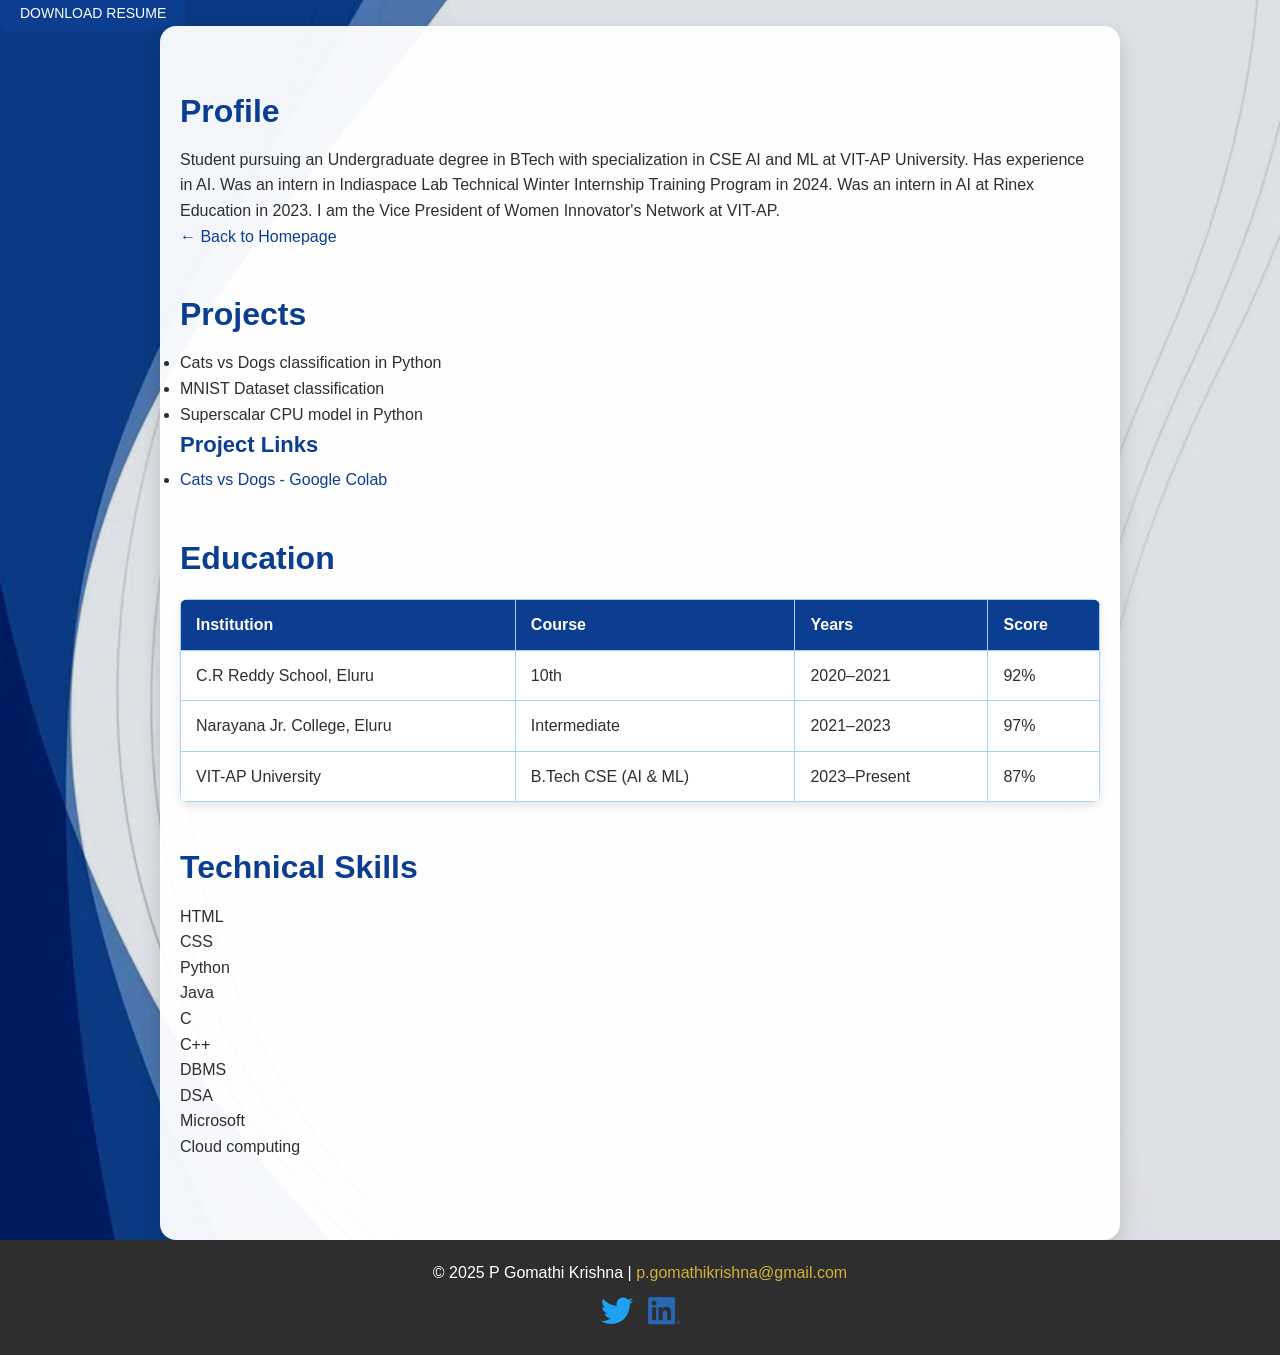
==== resume.html @ f2b065a1 "initial commit" ====
<!DOCTYPE html>
<html lang="en">
<head>
  <meta charset="UTF-8" />
  <meta name="viewport" content="width=device-width, initial-scale=1" />
  <title>P Gomathi Krishna - Resume</title>
  <link rel="stylesheet" href="Style.css" />
</head>
<body class="resume">
  <!-- Navigation -->
  <a class="btn download-link" href="docs/resume.pdf" target="_blank">Download Resume</a>

  <!-- Main Content -->
  <main class="content-wrapper">
    <!-- Profile Section -->
    <section class="resume-section">
      <h2>Profile</h2>
      <p>
      Student pursuing an Undergraduate degree in BTech with specialization in CSE AI and ML at VIT-AP University.
      Has experience in AI. Was an intern in Indiaspace Lab Technical Winter Internship Training Program in 2024.
      Was an intern in AI at Rinex Education in 2023. I am the Vice President of Women Innovator's Network at VIT-AP.
      </p>
      <p><a href="index.html">← Back to Homepage</a></p>
    </section>

    <!-- Projects Section -->
    <section class="resume-section">
      <h2>Projects</h2>
      <ul>
        <li>Cats vs Dogs classification in Python</li>
        <li>MNIST Dataset classification</li>
        <li>Superscalar CPU model in Python</li>
      </ul>
      <h3>Project Links</h3>
      <ul>
        <li><a href="https://colab.research.google.com/drive/1CBmS2qxqp9OgEZpP_GnHlne5L1t3flsX?usp=sharing" target="_blank">Cats vs Dogs - Google Colab</a></li>
      </ul>
    </section>

    <!-- Education Section -->
    <section class="resume-section">
      <h2>Education</h2>
      <table>
        <thead>
          <tr>
            <th>Institution</th>
            <th>Course</th>
            <th>Years</th>
            <th>Score</th>
          </tr>
        </thead>
        <tbody>
          <tr>
            <td>C.R Reddy School, Eluru</td>
            <td>10th</td>
            <td>2020–2021</td>
            <td>92%</td>
          </tr>
          <tr>
            <td>Narayana Jr. College, Eluru</td>
            <td>Intermediate</td>
            <td>2021–2023</td>
            <td>97%</td>
          </tr>
          <tr>
            <td>VIT-AP University</td>
            <td>B.Tech CSE (AI & ML)</td>
            <td>2023–Present</td>
            <td>87%</td>
          </tr>
        </tbody>
      </table>
    </section>

    <!-- Skills Section -->
    <section class="resume-section">
      <h2>Technical Skills</h2>
          <p>HTML</p>
          <p>CSS</p>
          <p>Python</p>
          <p>Java</p>
          <p>C</p>
          <p>C++</p>
          <p>DBMS</p>
          <p>DSA</p>
          <p>Microsoft</p>
          <p>Cloud computing</p>
    </section>
  </main>

  <!-- Footer -->
  <footer>
    <p>&copy; 2025 P Gomathi Krishna | <a href="mailto:p.gomathikrishna@gmail.com">p.gomathikrishna@gmail.com</a></p>
    <ul class="socials">
      <li>
        <a href="https://x.com/PGomathikrishna" target="_blank">
          <img src="icon-logo-twitter.png" alt="Twitter" />
        </a>
      </li>
      <li>
        <a href="https://www.linkedin.com/in/gomathi-krishna-73739b313/" target="_blank">
          <img src="icon-logo-linkedin.png" alt="LinkedIn" />
        </a>
      </li>
    </ul>
  </footer>
</body>
</html>
---- Style.css ----
/* Professional Theme Colors */
:root {
  --navy: #0b3d91;
  --gold: #d4af37;
  --white: #ffffff;
  --charcoal: #2e2e2e;
  --sky: #a2d2ff;
}

/* Global Styles */
html {
  font-size: 62.5%;
  box-sizing: border-box;
  scroll-behavior: smooth;
}
*, *::before, *::after {
  box-sizing: inherit;
  margin: 0;
  padding: 0;
}
body {
  font-family: 'Segoe UI', sans-serif;
  background: url('background.png') center/cover no-repeat fixed;
  color: var(--charcoal);
  font-size: 1.6rem;
  line-height: 1.6;
  backdrop-filter: brightness(0.9);
}

/* Wrapper */
.content-wrapper {
  max-width: 960px;
  margin: auto;
  padding: 40px 20px;
  background: rgba(255, 255, 255, 0.95);
  border-radius: 16px;
  animation: fadeInUp 1.5s ease forwards;
  box-shadow: 0 8px 20px rgba(0,0,0,0.15);
}

/* Headings */
h1, h2, h3 {
  color: var(--navy);
  font-weight: 600;
  animation: fadeIn 1.5s ease forwards;
}
h1 {
  font-size: 5rem;
  margin-bottom: 10px;
}
h2 {
  font-size: 3.2rem;
  margin: 20px 0 10px;
}
h3 {
  font-size: 2.2rem;
  margin-bottom: 5px;
}

/* Links & Buttons */
a {
  color: var(--navy);
  text-decoration: none;
  transition: all 0.3s ease;
  position: relative;
}
a:hover {
  color: var(--gold);
  transform: scale(1.05);
}

.btn {
  background-color: var(--navy);
  color: var(--white);
  padding: 10px 20px;
  border: none;
  border-radius: 8px;
  font-size: 1.4rem;
  text-transform: uppercase;
  cursor: pointer;
  transition: all 0.3s ease;
  animation: pulse 2.5s infinite;
}
.btn:hover {
  background-color: var(--gold);
  color: var(--navy);
  transform: scale(1.1);
  animation: none;
}

/* Home Intro Section */
.home {
  text-align: center;
  padding: 100px 20px;
  animation: slideIn 1.5s ease-out forwards;
}

/* Sections */
section {
  margin-bottom: 40px;
  opacity: 0;
  transform: translateY(30px);
  animation: fadeInUp 1.2s ease forwards;
}
section:nth-of-type(1) { animation-delay: 0.2s; }
section:nth-of-type(2) { animation-delay: 0.4s; }
section:nth-of-type(3) { animation-delay: 0.6s; }
section:nth-of-type(4) { animation-delay: 0.8s; }

/* Table Layouts */
table {
  width: 100%;
  border-collapse: collapse;
  margin-top: 15px;
  box-shadow: 0 4px 10px rgba(0,0,0,0.1);
  border-radius: 8px;
  overflow: hidden;
  animation: fadeIn 1.5s ease forwards;
}
th, td {
  border: 1px solid var(--sky);
  padding: 12px 15px;
  text-align: left;
}
th {
  background-color: var(--navy);
  color: var(--white);
  font-weight: 600;
}
tbody tr:nth-child(even) {
  background-color: #f9faff;
  transition: background-color 0.3s ease;
}
tbody tr:hover {
  background-color: var(--sky);
  color: var(--navy);
}
td {
  background-color: var(--white);
}

/* Images inside projects or table */
.project-item img, table img {
  width: 100%;
  border-radius: 8px;
  transition: transform 0.4s ease;
}
.project-item img:hover, table img:hover {
  transform: scale(1.05);
}

/* Footer */
footer {
  background-color: var(--charcoal);
  color: var(--white);
  text-align: center;
  padding: 20px;
  opacity: 0;
  animation: fadeIn 2s ease forwards 1.8s;
}
footer a {
  color: var(--gold);
  transition: color 0.3s ease, transform 0.3s ease;
}
footer a:hover {
  color: var(--sky);
  transform: scale(1.2);
}
.socials {
  list-style: none;
  display: flex;
  justify-content: center;
  gap: 15px;
  padding-top: 10px;
}
.socials img {
  width: 32px;
  cursor: pointer;
  transition: transform 0.3s ease, opacity 0.3s ease;
}
.socials img:hover {
  transform: scale(1.15);
  opacity: 0.8;
}

/* Animations */
@keyframes fadeIn {
  from { opacity: 0; }
  to { opacity: 1; }
}
@keyframes fadeInUp {
  from { opacity: 0; transform: translateY(30px); }
  to { opacity: 1; transform: translateY(0); }
}
@keyframes slideIn {
  from { opacity: 0; transform: translateX(-20px); }
  to { opacity: 1; transform: translateX(0); }
}
@keyframes pulse {
  0%, 100% { transform: scale(1); box-shadow: 0 0 0 0 rgba(212, 175, 55, 0.7); }
  50% { transform: scale(1.05); box-shadow: 0 0 12px 8px rgba(212, 175, 55, 0); }
}

/* Responsive */
@media (max-width: 600px) {
  h1 { font-size: 3.8rem; }
  h2 { font-size: 2.4rem; }
  .content-wrapper { padding: 20px; }
}
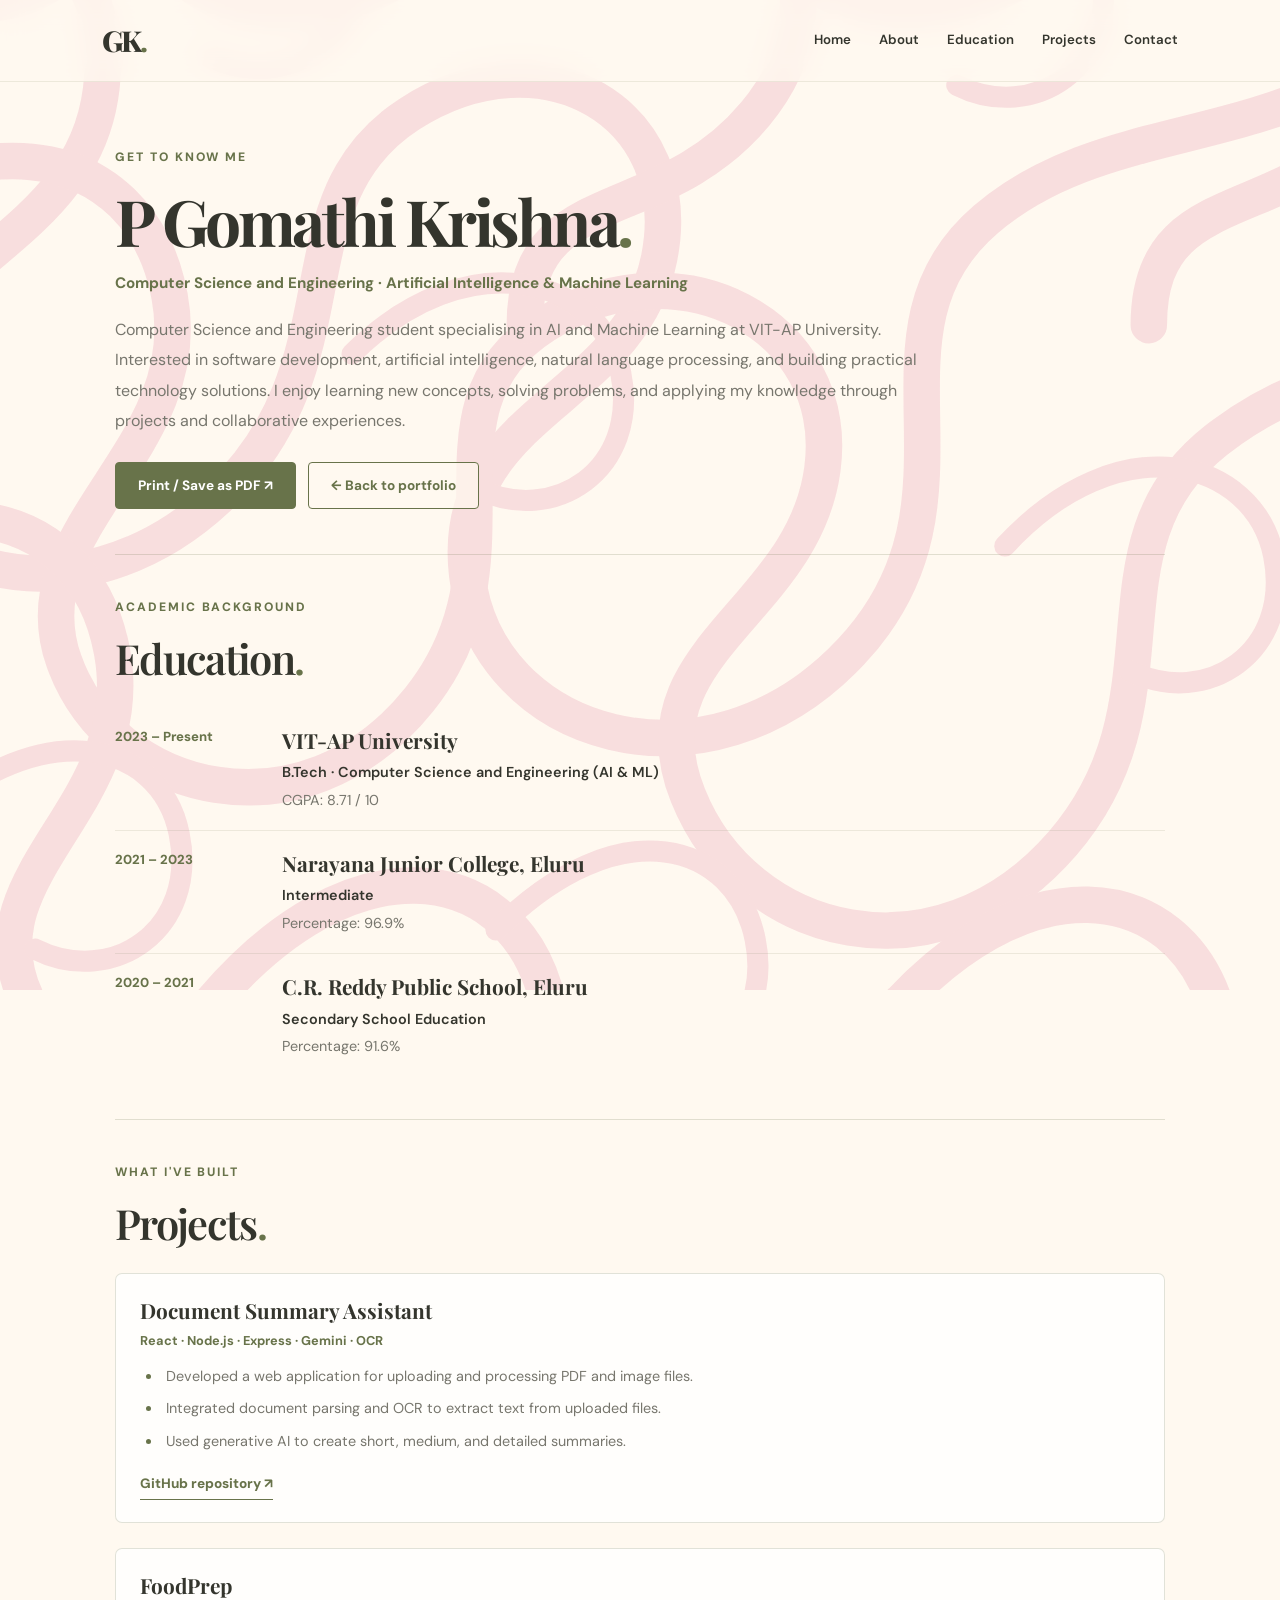
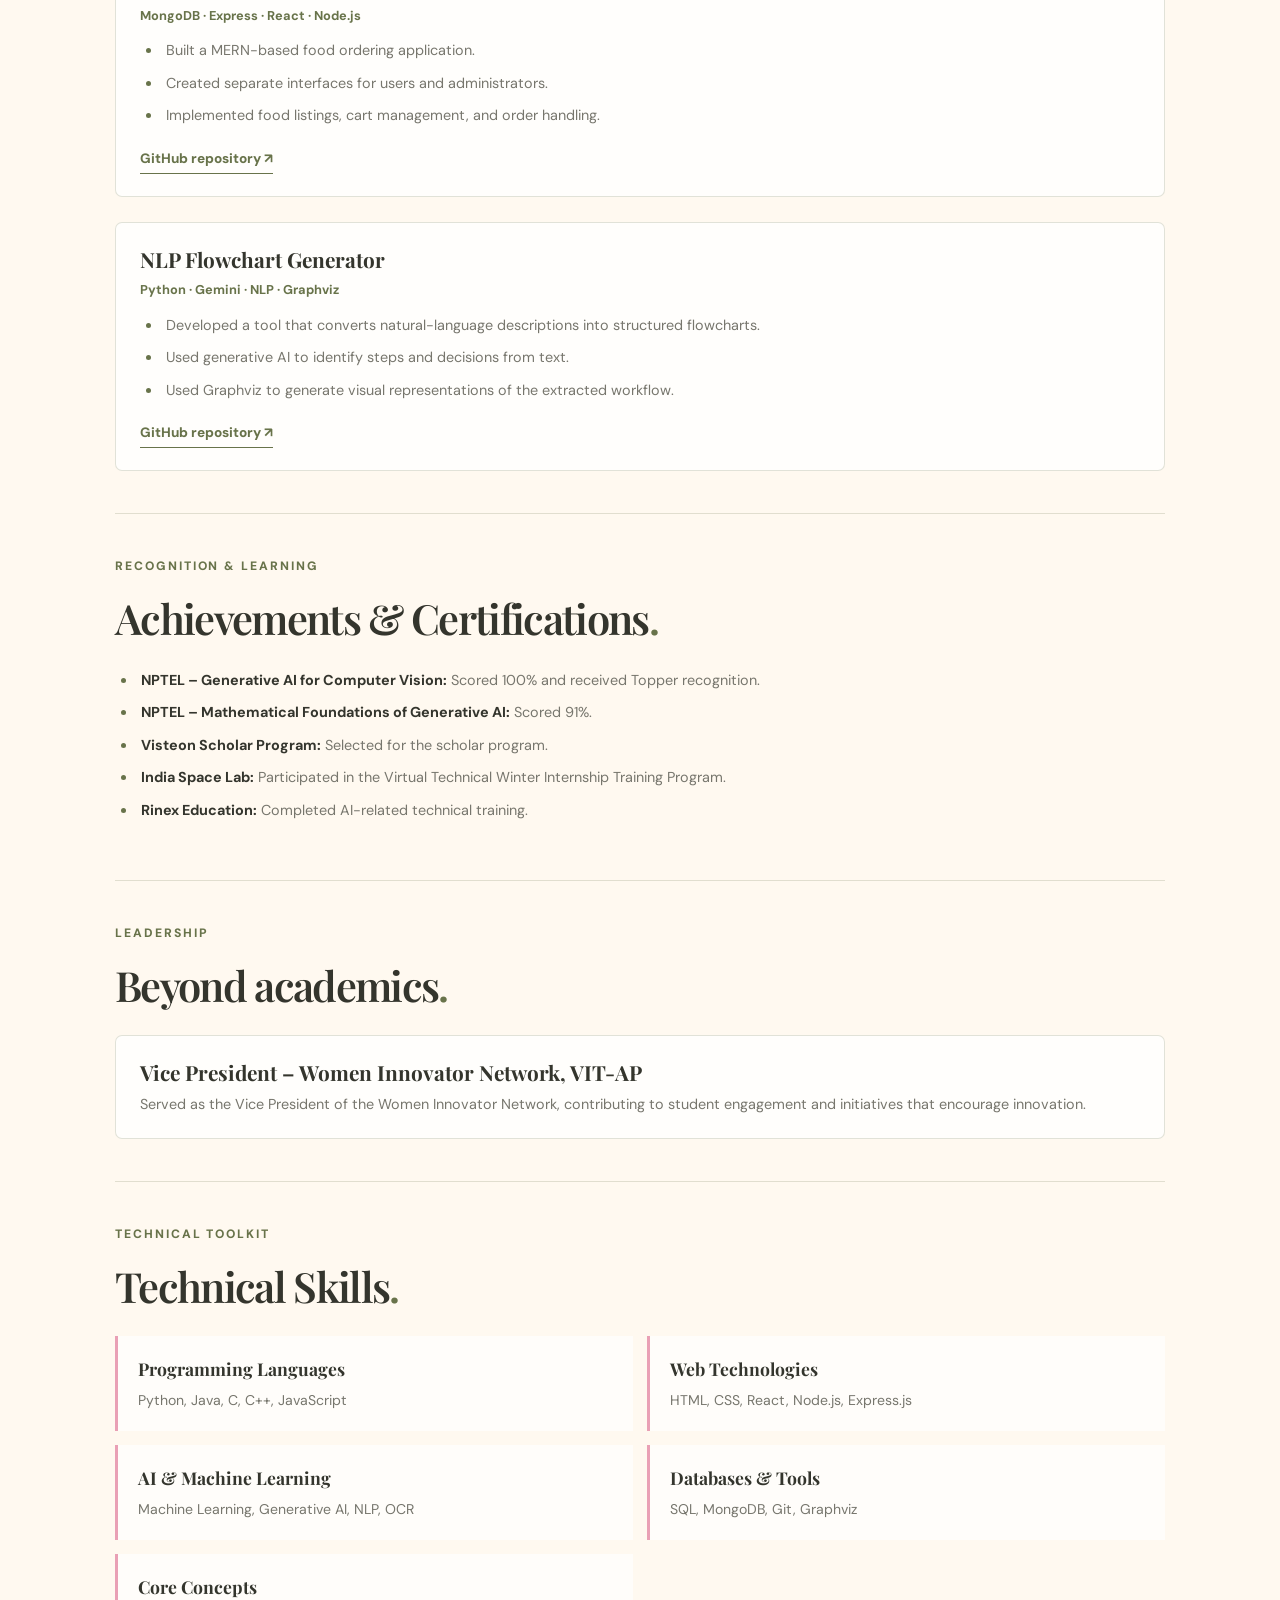
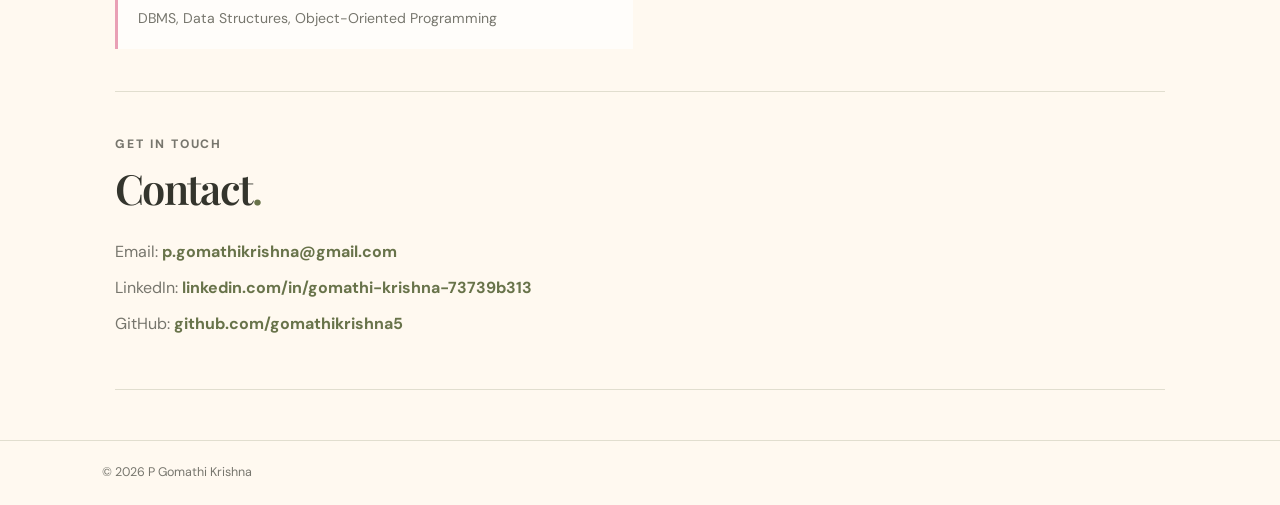
==== commit 71fb2601: "Update portfolio and add README" ====
--- a/resume.html
+++ b/resume.html
@@ -1,108 +1,242 @@
+
 <!DOCTYPE html>
 <html lang="en">
 <head>
-  <meta charset="UTF-8" />
-  <meta name="viewport" content="width=device-width, initial-scale=1" />
-  <title>P Gomathi Krishna - Resume</title>
-  <link rel="stylesheet" href="Style.css" />
+  <meta charset="UTF-8">
+  <meta name="viewport" content="width=device-width, initial-scale=1.0">
+  <meta name="description" content="Profile, education, projects, achievements, and technical skills of P Gomathi Krishna.">
+  <title>Profile | P Gomathi Krishna</title>
+  <link rel="stylesheet" href="Style.css">
 </head>
-<body class="resume">
-  <!-- Navigation -->
-  <a class="btn download-link" href="docs/resume.pdf" target="_blank">Download Resume</a>
-
-  <!-- Main Content -->
-  <main class="content-wrapper">
-    <!-- Profile Section -->
-    <section class="resume-section">
-      <h2>Profile</h2>
-      <p>
-      Student pursuing an Undergraduate degree in BTech with specialization in CSE AI and ML at VIT-AP University.
-      Has experience in AI. Was an intern in Indiaspace Lab Technical Winter Internship Training Program in 2024.
-      Was an intern in AI at Rinex Education in 2023. I am the Vice President of Women Innovator's Network at VIT-AP.
-      </p>
-      <p><a href="index.html">← Back to Homepage</a></p>
-    </section>
-
-    <!-- Projects Section -->
-    <section class="resume-section">
-      <h2>Projects</h2>
-      <ul>
-        <li>Cats vs Dogs classification in Python</li>
-        <li>MNIST Dataset classification</li>
-        <li>Superscalar CPU model in Python</li>
+<body class="profile-body">
+
+  <header class="site-header">
+    <a href="index.html" class="logo">GK<span>.</span></a>
+    <nav class="navigation">
+      <a href="index.html">Home</a>
+      <a href="#profile">About</a>
+      <a href="#education">Education</a>
+      <a href="#profile-projects">Projects</a>
+      <a href="#profile-contact">Contact</a>
+    </nav>
+  </header>
+
+  <main class="resume-page">
+
+    <!-- PROFILE INTRODUCTION -->
+    <section class="profile-hero" id="profile">
+      <p class="section-kicker">GET TO KNOW ME</p>
+      <h1>P Gomathi Krishna<span>.</span></h1>
+
+      <p class="profile-subtitle">
+        Computer Science and Engineering · Artificial Intelligence & Machine Learning
+      </p>
+
+      <p class="profile-summary">
+        Computer Science and Engineering student specialising in AI and
+        Machine Learning at VIT-AP University. Interested in software
+        development, artificial intelligence, natural language processing,
+        and building practical technology solutions. I enjoy learning
+        new concepts, solving problems, and applying my knowledge through
+        projects and collaborative experiences.
+      </p>
+
+      <div class="profile-actions">
+        <button class="button button-primary" onclick="window.print()">Print / Save as PDF ↗</button>
+        <a href="index.html" class="button button-outline">← Back to portfolio</a>
+      </div>
+    </section>
+
+    <!-- EDUCATION -->
+    <section class="profile-section" id="education">
+      <div class="section-heading">
+        <p class="section-kicker">ACADEMIC BACKGROUND</p>
+        <h2>Education<span>.</span></h2>
+      </div>
+
+      <div class="timeline-list">
+
+        <article class="timeline-item">
+          <span class="timeline-date">2023 – Present</span>
+          <div>
+            <h3>VIT-AP University</h3>
+            <p class="timeline-subtitle">B.Tech · Computer Science and Engineering (AI & ML)</p>
+            <p>CGPA: 8.71 / 10</p>
+          </div>
+        </article>
+
+        <article class="timeline-item">
+          <span class="timeline-date">2021 – 2023</span>
+          <div>
+            <h3>Narayana Junior College, Eluru</h3>
+            <p class="timeline-subtitle">Intermediate</p>
+            <p>Percentage: 96.9%</p>
+          </div>
+        </article>
+
+        <article class="timeline-item">
+          <span class="timeline-date">2020 – 2021</span>
+          <div>
+            <h3>C.R. Reddy Public School, Eluru</h3>
+            <p class="timeline-subtitle">Secondary School Education</p>
+            <p>Percentage: 91.6%</p>
+          </div>
+        </article>
+
+      </div>
+    </section>
+
+    <!-- PROJECTS -->
+    <section class="profile-section" id="profile-projects">
+      <div class="section-heading">
+        <p class="section-kicker">WHAT I'VE BUILT</p>
+        <h2>Projects<span>.</span></h2>
+      </div>
+
+      <div class="profile-project-list">
+
+        <article class="profile-project">
+          <h3>Document Summary Assistant</h3>
+          <p class="project-stack">React · Node.js · Express · Gemini · OCR</p>
+          <ul>
+            <li>Developed a web application for uploading and processing PDF and image files.</li>
+            <li>Integrated document parsing and OCR to extract text from uploaded files.</li>
+            <li>Used generative AI to create short, medium, and detailed summaries.</li>
+          </ul>
+          <a class="text-link" href="https://github.com/gomathikrishna5/document-summary-assistant" target="_blank" rel="noopener noreferrer">GitHub repository ↗</a>
+        </article>
+
+        <article class="profile-project">
+          <h3>FoodPrep</h3>
+          <p class="project-stack">MongoDB · Express · React · Node.js</p>
+          <ul>
+            <li>Built a MERN-based food ordering application.</li>
+            <li>Created separate interfaces for users and administrators.</li>
+            <li>Implemented food listings, cart management, and order handling.</li>
+          </ul>
+          <a class="text-link" href="https://github.com/gomathikrishna5/FoodPrep" target="_blank" rel="noopener noreferrer">GitHub repository ↗</a>
+        </article>
+
+        <article class="profile-project">
+          <h3>NLP Flowchart Generator</h3>
+          <p class="project-stack">Python · Gemini · NLP · Graphviz</p>
+          <ul>
+            <li>Developed a tool that converts natural-language descriptions into structured flowcharts.</li>
+            <li>Used generative AI to identify steps and decisions from text.</li>
+            <li>Used Graphviz to generate visual representations of the extracted workflow.</li>
+          </ul>
+          <a class="text-link" href="https://github.com/gomathikrishna5/nlp-flowchart-generator" target="_blank" rel="noopener noreferrer">GitHub repository ↗</a>
+        </article>
+
+      </div>
+    </section>
+
+    <!-- ACHIEVEMENTS -->
+    <section class="profile-section">
+      <div class="section-heading">
+        <p class="section-kicker">RECOGNITION & LEARNING</p>
+        <h2>Achievements & Certifications<span>.</span></h2>
+      </div>
+
+      <ul class="profile-list">
+        <li>
+          <strong>NPTEL – Generative AI for Computer Vision:</strong>
+          Scored 100% and received Topper recognition.
+        </li>
+        <li>
+          <strong>NPTEL – Mathematical Foundations of Generative AI:</strong>
+          Scored 91%.
+        </li>
+        <li>
+          <strong>Visteon Scholar Program:</strong>
+          Selected for the scholar program.
+        </li>
+        <li>
+          <strong>India Space Lab:</strong>
+          Participated in the Virtual Technical Winter Internship Training Program.
+        </li>
+        <li>
+          <strong>Rinex Education:</strong>
+          Completed AI-related technical training.
+        </li>
       </ul>
-      <h3>Project Links</h3>
-      <ul>
-        <li><a href="https://colab.research.google.com/drive/1CBmS2qxqp9OgEZpP_GnHlne5L1t3flsX?usp=sharing" target="_blank">Cats vs Dogs - Google Colab</a></li>
-      </ul>
-    </section>
-
-    <!-- Education Section -->
-    <section class="resume-section">
-      <h2>Education</h2>
-      <table>
-        <thead>
-          <tr>
-            <th>Institution</th>
-            <th>Course</th>
-            <th>Years</th>
-            <th>Score</th>
-          </tr>
-        </thead>
-        <tbody>
-          <tr>
-            <td>C.R Reddy School, Eluru</td>
-            <td>10th</td>
-            <td>2020–2021</td>
-            <td>92%</td>
-          </tr>
-          <tr>
-            <td>Narayana Jr. College, Eluru</td>
-            <td>Intermediate</td>
-            <td>2021–2023</td>
-            <td>97%</td>
-          </tr>
-          <tr>
-            <td>VIT-AP University</td>
-            <td>B.Tech CSE (AI & ML)</td>
-            <td>2023–Present</td>
-            <td>87%</td>
-          </tr>
-        </tbody>
-      </table>
-    </section>
-
-    <!-- Skills Section -->
-    <section class="resume-section">
-      <h2>Technical Skills</h2>
-          <p>HTML</p>
-          <p>CSS</p>
-          <p>Python</p>
-          <p>Java</p>
-          <p>C</p>
-          <p>C++</p>
-          <p>DBMS</p>
-          <p>DSA</p>
-          <p>Microsoft</p>
-          <p>Cloud computing</p>
-    </section>
+    </section>
+
+    <!-- LEADERSHIP -->
+    <section class="profile-section">
+      <div class="section-heading">
+        <p class="section-kicker">LEADERSHIP</p>
+        <h2>Beyond academics<span>.</span></h2>
+      </div>
+
+      <article class="profile-project">
+        <h3>Vice President – Women Innovator Network, VIT-AP</h3>
+        <p>
+          Served as the Vice President of the Women Innovator Network,
+          contributing to student engagement and initiatives that
+          encourage innovation.
+        </p>
+      </article>
+    </section>
+
+    <!-- TECHNICAL SKILLS -->
+    <section class="profile-section">
+      <div class="section-heading">
+        <p class="section-kicker">TECHNICAL TOOLKIT</p>
+        <h2>Technical Skills<span>.</span></h2>
+      </div>
+
+      <div class="profile-skills-grid">
+        <div class="profile-skill">
+          <h3>Programming Languages</h3>
+          <p>Python, Java, C, C++, JavaScript</p>
+        </div>
+
+        <div class="profile-skill">
+          <h3>Web Technologies</h3>
+          <p>HTML, CSS, React, Node.js, Express.js</p>
+        </div>
+
+        <div class="profile-skill">
+          <h3>AI & Machine Learning</h3>
+          <p>Machine Learning, Generative AI, NLP, OCR</p>
+        </div>
+
+        <div class="profile-skill">
+          <h3>Databases & Tools</h3>
+          <p>SQL, MongoDB, Git, Graphviz</p>
+        </div>
+
+        <div class="profile-skill">
+          <h3>Core Concepts</h3>
+          <p>DBMS, Data Structures, Object-Oriented Programming</p>
+        </div>
+      </div>
+    </section>
+
+    <!-- CONTACT -->
+    <section class="profile-section profile-contact" id="profile-contact">
+      <div class="section-heading">
+        <p class="section-kicker">GET IN TOUCH</p>
+        <h2>Contact<span>.</span></h2>
+      </div>
+
+      <p>Email: <a href="mailto:p.gomathikrishna@gmail.com">p.gomathikrishna@gmail.com</a></p>
+
+      <p>LinkedIn:
+        <a href="https://www.linkedin.com/in/gomathi-krishna-73739b313/" target="_blank" rel="noopener noreferrer">linkedin.com/in/gomathi-krishna-73739b313</a>
+      </p>
+
+      <p>GitHub:
+        <a href="https://github.com/gomathikrishna5" target="_blank" rel="noopener noreferrer">github.com/gomathikrishna5</a>
+      </p>
+    </section>
+
   </main>
 
-  <!-- Footer -->
-  <footer>
-    <p>&copy; 2025 P Gomathi Krishna | <a href="mailto:p.gomathikrishna@gmail.com">p.gomathikrishna@gmail.com</a></p>
-    <ul class="socials">
-      <li>
-        <a href="https://x.com/PGomathikrishna" target="_blank">
-          <img src="icon-logo-twitter.png" alt="Twitter" />
-        </a>
-      </li>
-      <li>
-        <a href="https://www.linkedin.com/in/gomathi-krishna-73739b313/" target="_blank">
-          <img src="icon-logo-linkedin.png" alt="LinkedIn" />
-        </a>
-      </li>
-    </ul>
+  <footer class="site-footer">
+    <p>© 2026 P Gomathi Krishna</p>
   </footer>
+
 </body>
 </html>
--- a/Style.css
+++ b/Style.css
@@ -1,209 +1,885 @@
-/* Professional Theme Colors */
+
+@import url('https://fonts.googleapis.com/css2?family=DM+Sans:wght@400;500;600;700;800&family=Playfair+Display:wght@500;600;700;800&display=swap');
+
 :root {
-  --navy: #0b3d91;
-  --gold: #d4af37;
-  --white: #ffffff;
-  --charcoal: #2e2e2e;
-  --sky: #a2d2ff;
-}
-
-/* Global Styles */
-html {
-  font-size: 62.5%;
+  --blush: #E9A0B5;
+  --olive: #68734A;
+  --yellow: #F5D77A;
+  --ivory: #FFF9F0;
+  --dark: #34352D;
+  --muted: #77766D;
+  --white: #FFFFFF;
+  --border: rgba(104, 115, 74, 0.2);
+  --serif: 'Playfair Display', Georgia, serif;
+  --sans: 'DM Sans', Arial, sans-serif;
+}
+
+* {
   box-sizing: border-box;
-  scroll-behavior: smooth;
-}
-*, *::before, *::after {
-  box-sizing: inherit;
   margin: 0;
   padding: 0;
 }
+
+html {
+  scroll-behavior: smooth;
+  scroll-padding-top: 90px;
+}
+
 body {
-  font-family: 'Segoe UI', sans-serif;
-  background: url('background.png') center/cover no-repeat fixed;
-  color: var(--charcoal);
-  font-size: 1.6rem;
-  line-height: 1.6;
-  backdrop-filter: brightness(0.9);
-}
-
-/* Wrapper */
-.content-wrapper {
-  max-width: 960px;
-  margin: auto;
-  padding: 40px 20px;
-  background: rgba(255, 255, 255, 0.95);
-  border-radius: 16px;
-  animation: fadeInUp 1.5s ease forwards;
-  box-shadow: 0 8px 20px rgba(0,0,0,0.15);
-}
-
-/* Headings */
-h1, h2, h3 {
-  color: var(--navy);
+  min-height: 100vh;
+  background-color: var(--ivory);
+  color: var(--dark);
+  font-family: var(--sans);
+  line-height: 1.7;
+  position: relative;
+  isolation: isolate;
+  overflow-x: hidden;
+}
+
+/* DENSE BLUSH-PINK SWIRL BACKGROUND */
+body::before {
+  content: "";
+  position: fixed;
+  inset: -10%;
+  z-index: -1;
+  pointer-events: none;
+  opacity: 0.30;
+  background-image: url("data:image/svg+xml,%3Csvg xmlns='http://www.w3.org/2000/svg' viewBox='0 0 1600 1200' preserveAspectRatio='xMidYMid slice'%3E%3Cg fill='none' stroke='%23E9A0B5' stroke-width='38' stroke-linecap='round'%3E%3Cpath d='M-150 180 C80 -20 250 40 240 210 C230 390 20 400 10 570 C0 730 210 790 360 650 C510 510 420 340 560 250 C700 160 850 250 820 400 C790 550 600 560 620 730 C640 900 870 970 1020 810 C1170 650 1020 480 1160 360 C1300 240 1500 300 1650 120'/%3E%3Cpath d='M-120 430 C100 230 280 280 310 440 C340 600 150 680 200 820 C250 960 450 1010 570 860 C690 710 560 560 700 470 C840 380 1010 470 990 620 C970 770 790 810 850 960 C910 1110 1110 1160 1240 1010 C1370 860 1260 700 1400 590 C1540 480 1660 540 1760 390'/%3E%3Cpath d='M-160 790 C40 610 220 650 250 810 C280 970 100 1040 160 1170'/%3E%3Cpath d='M380 -150 C200 40 320 170 470 140 C620 110 660 -40 800 -30 C940 -20 1020 130 920 250 C820 370 680 320 680 470'/%3E%3Cpath d='M1030 -160 C850 40 970 170 1120 140 C1270 110 1310 -40 1450 -30 C1590 -20 1670 130 1570 250 C1470 370 1330 320 1330 470'/%3E%3Cpath d='M350 1180 C500 1000 660 1030 700 1160'/%3E%3Cpath d='M1050 1200 C1200 1020 1360 1050 1400 1180'/%3E%3C/g%3E%3Cg fill='none' stroke='%23E9A0B5' stroke-width='22' stroke-linecap='round'%3E%3Cpath d='M-100 40 C100 190 180 160 260 50 C340 -60 470 -30 500 70 C530 170 430 230 350 190'/%3E%3Cpath d='M650 1100 C780 970 900 1010 920 1110 C940 1210 850 1270 770 1230'/%3E%3Cpath d='M1180 700 C1300 570 1440 610 1460 710 C1480 810 1390 870 1310 830'/%3E%3Cpath d='M40 1000 C170 870 300 900 320 1000 C340 1100 250 1160 170 1120'/%3E%3Cpath d='M500 500 C620 380 760 420 780 520 C800 620 710 680 630 640'/%3E%3Cpath d='M1000 80 C1120 -40 1260 0 1280 100 C1300 200 1210 260 1130 220'/%3E%3C/g%3E%3C/svg%3E");
+  background-size: cover;
+  background-position: center;
+  background-repeat: no-repeat;
+}
+
+a {
+  color: inherit;
+  text-decoration: none;
+}
+
+button {
+  font: inherit;
+}
+
+img {
+  max-width: 100%;
+  display: block;
+}
+
+/* HEADER */
+.site-header {
+  width: 100%;
+  min-height: 76px;
+  padding: 16px 8%;
+  display: flex;
+  align-items: center;
+  justify-content: space-between;
+  gap: 24px;
+  position: relative;
+  z-index: 5;
+  background: rgba(255, 249, 240, 0.78);
+  backdrop-filter: blur(12px);
+  border-bottom: 1px solid rgba(104, 115, 74, 0.12);
+}
+
+.logo {
+  font-family: var(--serif);
+  font-size: 1.8rem;
+  font-weight: 800;
+  letter-spacing: -0.08em;
+}
+
+.logo span,
+.hero h1 span,
+.section-heading h2 span,
+.profile-hero h1 span {
+  color: var(--olive);
+}
+
+.navigation {
+  display: flex;
+  align-items: center;
+  gap: 28px;
+}
+
+.navigation a {
+  font-size: 0.83rem;
   font-weight: 600;
-  animation: fadeIn 1.5s ease forwards;
-}
-h1 {
-  font-size: 5rem;
-  margin-bottom: 10px;
-}
-h2 {
-  font-size: 3.2rem;
-  margin: 20px 0 10px;
-}
-h3 {
-  font-size: 2.2rem;
+  color: var(--dark);
+  transition: color 0.2s ease;
+}
+
+.navigation a:hover {
+  color: var(--olive);
+}
+
+/* HERO */
+.hero {
+  min-height: auto;
+  padding: 95px 8% 45px;
+  display: flex;
+  align-items: center;
+  position: relative;
+}
+
+.hero-content {
+  max-width: 850px;
+}
+
+.eyebrow,
+.section-kicker {
+  color: var(--olive);
+  font-size: 0.76rem;
+  font-weight: 800;
+  letter-spacing: 0.16em;
+  text-transform: uppercase;
+  margin-bottom: 16px;
+}
+
+.hero h1 {
+  font-family: var(--serif);
+  font-size: clamp(2.5rem, 6.2vw, 5.4rem);
+  font-weight: 700;
+  letter-spacing: -0.065em;
+  line-height: 1.1;
+  white-space: nowrap;
+  margin-bottom: 16px;
+}
+
+.hero h2 {
+  font-family: var(--serif);
+  font-size: clamp(1.25rem, 2.5vw, 1.85rem);
+  font-weight: 500;
+  line-height: 1.4;
+  margin-bottom: 18px;
+}
+
+.hero-description {
+  max-width: 650px;
+  color: var(--muted);
+  font-size: 1rem;
+  line-height: 1.9;
+  margin-bottom: 24px;
+}
+
+.hero-actions {
+  display: flex;
+  align-items: center;
+  flex-wrap: wrap;
+  gap: 14px;
+}
+
+.button {
+  min-height: 46px;
+  padding: 11px 22px;
+  border: 1px solid var(--olive);
+  border-radius: 4px;
+  display: inline-flex;
+  align-items: center;
+  justify-content: center;
+  font-size: 0.85rem;
+  font-weight: 700;
+  cursor: pointer;
+  transition: transform 0.2s ease, background 0.2s ease;
+}
+
+.button:hover {
+  transform: translateY(-3px);
+}
+
+.button-primary {
+  color: var(--white);
+  background: var(--olive);
+}
+
+.button-primary:hover {
+  background: #535e3a;
+}
+
+.button-outline {
+  color: var(--olive);
+  background: rgba(255, 249, 240, 0.7);
+}
+
+.button-outline:hover {
+  background: var(--yellow);
+}
+
+/* GENERAL SECTIONS */
+.section {
+  padding: 55px 8%;
+  position: relative;
+}
+
+.section-heading {
+  max-width: 760px;
+  margin-bottom: 28px;
+}
+
+.section-heading h2 {
+  font-family: var(--serif);
+  font-size: clamp(2rem, 4vw, 3.2rem);
+  line-height: 1.2;
+  font-weight: 600;
+  letter-spacing: -0.04em;
+}
+
+.section-description {
+  color: var(--muted);
+  margin-top: 12px;
+  max-width: 600px;
+}
+
+/* ABOUT */
+.about-section {
+  padding-top: 30px;
+}
+
+.about-content {
+  max-width: 850px;
+  padding-left: 22px;
+  border-left: 3px solid var(--blush);
+}
+
+.about-content p {
+  color: var(--muted);
+  margin-bottom: 14px;
+  font-size: 0.98rem;
+}
+
+.about-content p:last-child {
+  margin-bottom: 0;
+}
+
+/* SKILLS */
+.skills-grid {
+  display: grid;
+  grid-template-columns: repeat(2, minmax(0, 1fr));
+  gap: 18px;
+}
+
+.skill-card {
+  padding: 25px 26px;
+  background: rgba(255, 255, 255, 0.76);
+  border: 1px solid var(--border);
+  border-radius: 8px;
+  transition: transform 0.2s ease, box-shadow 0.2s ease;
+}
+
+.skill-card:hover,
+.project-card:hover {
+  transform: translateY(-5px);
+  box-shadow: 0 14px 35px rgba(52, 53, 45, 0.08);
+}
+
+.skill-number {
+  color: var(--olive);
+  font-size: 0.75rem;
+  font-weight: 800;
+  letter-spacing: 0.12em;
+}
+
+.skill-card h3 {
+  font-family: var(--serif);
+  font-size: 1.35rem;
+  margin: 10px 0 7px;
+}
+
+.skill-card p {
+  color: var(--muted);
+  font-size: 0.9rem;
+}
+
+/* PROJECTS */
+.projects-grid {
+  display: grid;
+  grid-template-columns: repeat(3, minmax(0, 1fr));
+  gap: 18px;
+  align-items: stretch;
+}
+
+.project-card {
+  min-height: 330px;
+  padding: 24px;
+  display: flex;
+  flex-direction: column;
+  background: rgba(255, 255, 255, 0.82);
+  border: 1px solid var(--border);
+  border-radius: 8px;
+  transition: transform 0.2s ease, box-shadow 0.2s ease;
+}
+
+.project-topline {
+  display: flex;
+  justify-content: space-between;
+  align-items: center;
+  gap: 12px;
+  margin-bottom: 20px;
+}
+
+.project-category {
+  color: var(--olive);
+  font-size: 0.65rem;
+  font-weight: 800;
+  letter-spacing: 0.09em;
+}
+
+.project-symbol {
+  width: 11px;
+  height: 11px;
+  min-width: 11px;
+  border-radius: 50%;
+  background: var(--blush);
+}
+
+.project-card h3 {
+  font-family: var(--serif);
+  font-size: 1.45rem;
+  line-height: 1.3;
+  margin-bottom: 12px;
+}
+
+.project-card > p {
+  color: var(--muted);
+  font-size: 0.88rem;
+  line-height: 1.8;
+  margin-bottom: 18px;
+}
+
+.project-tags {
+  display: flex;
+  flex-wrap: wrap;
+  gap: 7px;
+  margin-top: auto;
+  margin-bottom: 20px;
+}
+
+.project-tags span {
+  padding: 5px 9px;
+  border-radius: 3px;
+  background: rgba(245, 215, 122, 0.35);
+  color: var(--dark);
+  font-size: 0.7rem;
+  font-weight: 600;
+}
+
+.text-link {
+  color: var(--olive);
+  font-size: 0.85rem;
+  font-weight: 800;
+  display: inline-block;
+  width: fit-content;
+  border-bottom: 1px solid var(--olive);
+  padding-bottom: 3px;
+}
+
+.text-link:hover {
+  color: #424b30;
+}
+
+/* HIGHLIGHTS */
+.highlight-list {
+  max-width: 900px;
+}
+
+.highlight-item {
+  display: grid;
+  grid-template-columns: 110px 1fr;
+  gap: 20px;
+  align-items: start;
+  padding: 20px 0;
+  border-bottom: 1px solid var(--border);
+}
+
+.highlight-year {
+  width: fit-content;
+  padding: 5px 11px;
+  border-radius: 3px;
+  background: rgba(245, 215, 122, 0.45);
+  color: var(--olive);
+  font-size: 0.72rem;
+  font-weight: 800;
+  letter-spacing: 0.04em;
+}
+
+.highlight-item h3 {
+  font-family: var(--serif);
+  font-size: 1.25rem;
+  line-height: 1.4;
+  margin-bottom: 4px;
+}
+
+.highlight-item p {
+  color: var(--muted);
+  font-size: 0.9rem;
+}
+
+/* CONTACT */
+.contact-section {
+  text-align: center;
+  padding-top: 65px;
+  padding-bottom: 65px;
+}
+
+.contact-section .section-heading {
+  margin-left: auto;
+  margin-right: auto;
+}
+
+.contact-section .section-description {
+  margin-left: auto;
+  margin-right: auto;
+}
+
+.contact-email {
+  display: inline-block;
+  margin: 18px 0;
+  color: var(--olive);
+  font-family: var(--serif);
+  font-size: clamp(1.15rem, 2.8vw, 1.8rem);
+  font-weight: 600;
+  overflow-wrap: anywhere;
+}
+
+.contact-links {
+  display: flex;
+  align-items: center;
+  justify-content: center;
+  flex-wrap: wrap;
+  gap: 25px;
+  margin: 12px 0 20px;
+}
+
+.contact-links a {
+  color: var(--muted);
+  font-size: 0.88rem;
+  font-weight: 700;
+}
+
+.contact-links a:hover {
+  color: var(--olive);
+}
+
+/* SOCIAL ICONS: FIXED SMALL SIZE FOR BOTH LOGOS */
+.social-icons {
+  display: flex;
+  align-items: center;
+  justify-content: center;
+  gap: 14px;
+  margin-top: 18px;
+}
+
+.social-icon {
+  width: 36px;
+  height: 36px;
+  min-width: 36px;
+  display: flex;
+  align-items: center;
+  justify-content: center;
+  border: 1px solid var(--border);
+  border-radius: 50%;
+  background: rgba(255, 255, 255, 0.8);
+  overflow: hidden;
+  transition: transform 0.2s ease, background 0.2s ease;
+}
+
+.social-icon:hover {
+  transform: translateY(-3px);
+  background: var(--yellow);
+}
+
+.social-icons .social-icon img {
+  display: block;
+  width: 17px !important;
+  height: 17px !important;
+  max-width: 17px !important;
+  max-height: 17px !important;
+  object-fit: contain;
+}
+
+/* FOOTER */
+.site-footer {
+  min-height: 65px;
+  padding: 18px 8%;
+  display: flex;
+  justify-content: space-between;
+  align-items: center;
+  gap: 15px;
+  border-top: 1px solid var(--border);
+  background: rgba(255, 249, 240, 0.75);
+  color: var(--muted);
+  font-size: 0.78rem;
+}
+
+/* PROFILE PAGE */
+.resume-page {
+  width: min(100% - 40px, 1050px);
+  margin: 0 auto;
+  padding-bottom: 50px;
+}
+
+.profile-hero {
+  padding: 65px 0 45px;
+  border-bottom: 1px solid var(--border);
+}
+
+.profile-hero h1 {
+  font-family: var(--serif);
+  font-size: clamp(2rem, 5.2vw, 4rem);
+  letter-spacing: -0.055em;
+  line-height: 1.15;
+  white-space: nowrap;
+  margin-bottom: 14px;
+}
+
+.profile-subtitle {
+  color: var(--olive);
+  font-weight: 700;
+  font-size: 0.95rem;
+  margin-bottom: 18px;
+}
+
+.profile-summary {
+  max-width: 820px;
+  color: var(--muted);
+  line-height: 1.9;
+}
+
+.profile-actions {
+  display: flex;
+  flex-wrap: wrap;
+  gap: 12px;
+  margin-top: 25px;
+}
+
+.profile-section {
+  padding: 42px 0;
+  border-bottom: 1px solid var(--border);
+}
+
+.profile-section .section-heading {
+  margin-bottom: 25px;
+}
+
+.profile-section .section-heading h2 {
+  font-size: clamp(1.8rem, 3.5vw, 2.6rem);
+}
+
+.timeline-list {
+  display: flex;
+  flex-direction: column;
+  gap: 0;
+}
+
+.timeline-item {
+  display: grid;
+  grid-template-columns: 145px 1fr;
+  gap: 22px;
+  padding: 18px 0;
+  border-bottom: 1px solid rgba(104, 115, 74, 0.12);
+}
+
+.timeline-item:last-child {
+  border-bottom: 0;
+}
+
+.timeline-date {
+  color: var(--olive);
+  font-size: 0.82rem;
+  font-weight: 800;
+}
+
+.timeline-item h3,
+.profile-project h3 {
+  font-family: var(--serif);
+  font-size: 1.3rem;
+  line-height: 1.4;
   margin-bottom: 5px;
 }
 
-/* Links & Buttons */
-a {
-  color: var(--navy);
-  text-decoration: none;
-  transition: all 0.3s ease;
-  position: relative;
-}
-a:hover {
-  color: var(--gold);
-  transform: scale(1.05);
-}
-
-.btn {
-  background-color: var(--navy);
-  color: var(--white);
-  padding: 10px 20px;
-  border: none;
-  border-radius: 8px;
-  font-size: 1.4rem;
-  text-transform: uppercase;
-  cursor: pointer;
-  transition: all 0.3s ease;
-  animation: pulse 2.5s infinite;
-}
-.btn:hover {
-  background-color: var(--gold);
-  color: var(--navy);
-  transform: scale(1.1);
-  animation: none;
-}
-
-/* Home Intro Section */
-.home {
-  text-align: center;
-  padding: 100px 20px;
-  animation: slideIn 1.5s ease-out forwards;
-}
-
-/* Sections */
-section {
-  margin-bottom: 40px;
-  opacity: 0;
-  transform: translateY(30px);
-  animation: fadeInUp 1.2s ease forwards;
-}
-section:nth-of-type(1) { animation-delay: 0.2s; }
-section:nth-of-type(2) { animation-delay: 0.4s; }
-section:nth-of-type(3) { animation-delay: 0.6s; }
-section:nth-of-type(4) { animation-delay: 0.8s; }
-
-/* Table Layouts */
-table {
-  width: 100%;
-  border-collapse: collapse;
-  margin-top: 15px;
-  box-shadow: 0 4px 10px rgba(0,0,0,0.1);
-  border-radius: 8px;
-  overflow: hidden;
-  animation: fadeIn 1.5s ease forwards;
-}
-th, td {
-  border: 1px solid var(--sky);
-  padding: 12px 15px;
-  text-align: left;
-}
-th {
-  background-color: var(--navy);
-  color: var(--white);
+.timeline-item p,
+.profile-project p {
+  color: var(--muted);
+  font-size: 0.9rem;
+}
+
+.timeline-item .timeline-subtitle {
+  color: var(--dark);
   font-weight: 600;
-}
-tbody tr:nth-child(even) {
-  background-color: #f9faff;
-  transition: background-color 0.3s ease;
-}
-tbody tr:hover {
-  background-color: var(--sky);
-  color: var(--navy);
-}
-td {
-  background-color: var(--white);
-}
-
-/* Images inside projects or table */
-.project-item img, table img {
-  width: 100%;
-  border-radius: 8px;
-  transition: transform 0.4s ease;
-}
-.project-item img:hover, table img:hover {
-  transform: scale(1.05);
-}
-
-/* Footer */
-footer {
-  background-color: var(--charcoal);
-  color: var(--white);
-  text-align: center;
-  padding: 20px;
-  opacity: 0;
-  animation: fadeIn 2s ease forwards 1.8s;
-}
-footer a {
-  color: var(--gold);
-  transition: color 0.3s ease, transform 0.3s ease;
-}
-footer a:hover {
-  color: var(--sky);
-  transform: scale(1.2);
-}
-.socials {
-  list-style: none;
-  display: flex;
-  justify-content: center;
-  gap: 15px;
-  padding-top: 10px;
-}
-.socials img {
-  width: 32px;
-  cursor: pointer;
-  transition: transform 0.3s ease, opacity 0.3s ease;
-}
-.socials img:hover {
-  transform: scale(1.15);
-  opacity: 0.8;
-}
-
-/* Animations */
-@keyframes fadeIn {
-  from { opacity: 0; }
-  to { opacity: 1; }
-}
-@keyframes fadeInUp {
-  from { opacity: 0; transform: translateY(30px); }
-  to { opacity: 1; transform: translateY(0); }
-}
-@keyframes slideIn {
-  from { opacity: 0; transform: translateX(-20px); }
-  to { opacity: 1; transform: translateX(0); }
-}
-@keyframes pulse {
-  0%, 100% { transform: scale(1); box-shadow: 0 0 0 0 rgba(212, 175, 55, 0.7); }
-  50% { transform: scale(1.05); box-shadow: 0 0 12px 8px rgba(212, 175, 55, 0); }
-}
-
-/* Responsive */
+  margin-bottom: 3px;
+}
+
+.profile-project-list {
+  display: flex;
+  flex-direction: column;
+  gap: 25px;
+}
+
+.profile-project {
+  padding: 22px 24px;
+  border: 1px solid var(--border);
+  border-radius: 7px;
+  background: rgba(255, 255, 255, 0.76);
+}
+
+.profile-project .project-stack {
+  color: var(--olive);
+  font-size: 0.8rem;
+  font-weight: 700;
+  margin-bottom: 12px;
+}
+
+.profile-project ul,
+.profile-list {
+  padding-left: 22px;
+  margin: 12px 0 16px;
+}
+
+.profile-project li,
+.profile-list li {
+  padding-left: 4px;
+  margin-bottom: 8px;
+  color: var(--muted);
+  font-size: 0.9rem;
+}
+
+.profile-project li::marker,
+.profile-list li::marker {
+  color: var(--olive);
+}
+
+.profile-list {
+  max-width: 900px;
+}
+
+.profile-list strong {
+  color: var(--dark);
+}
+
+.profile-skills-grid {
+  display: grid;
+  grid-template-columns: repeat(2, minmax(0, 1fr));
+  gap: 14px;
+}
+
+.profile-skill {
+  padding: 18px 20px;
+  border-left: 3px solid var(--blush);
+  background: rgba(255, 255, 255, 0.68);
+}
+
+.profile-skill h3 {
+  font-family: var(--serif);
+  font-size: 1.1rem;
+  margin-bottom: 5px;
+}
+
+.profile-skill p {
+  color: var(--muted);
+  font-size: 0.88rem;
+}
+
+.profile-contact p {
+  color: var(--muted);
+  margin-bottom: 9px;
+  overflow-wrap: anywhere;
+}
+
+.profile-contact a {
+  color: var(--olive);
+  font-weight: 700;
+}
+
+.profile-contact a:hover {
+  text-decoration: underline;
+}
+
+/* RESPONSIVE */
+@media (max-width: 900px) {
+  .site-header {
+    padding-left: 6%;
+    padding-right: 6%;
+  }
+
+  .navigation {
+    gap: 16px;
+  }
+
+  .hero {
+    padding-left: 7%;
+    padding-right: 7%;
+  }
+
+  .section {
+    padding-left: 7%;
+    padding-right: 7%;
+  }
+
+  .projects-grid {
+    grid-template-columns: repeat(2, minmax(0, 1fr));
+  }
+
+  .project-card:last-child {
+    grid-column: 1 / -1;
+  }
+}
+
 @media (max-width: 600px) {
-  h1 { font-size: 3.8rem; }
-  h2 { font-size: 2.4rem; }
-  .content-wrapper { padding: 20px; }
-}
+  .site-header {
+    min-height: auto;
+    padding: 14px 5%;
+    flex-direction: column;
+    gap: 10px;
+  }
+
+  .logo {
+    font-size: 1.6rem;
+  }
+
+  .navigation {
+    width: 100%;
+    justify-content: center;
+    flex-wrap: wrap;
+    gap: 10px 17px;
+  }
+
+  .navigation a {
+    font-size: 0.75rem;
+  }
+
+  .hero {
+    min-height: auto;
+    padding: 65px 6% 25px;
+  }
+
+  .hero h1 {
+    font-size: clamp(1.8rem, 7.1vw, 2.8rem);
+    letter-spacing: -0.06em;
+  }
+
+  .hero h2 {
+    font-size: 1.25rem;
+  }
+
+  .about-section {
+    padding-top: 22px;
+  }
+
+  .section {
+    padding: 42px 6%;
+  }
+
+  .section-heading {
+    margin-bottom: 22px;
+  }
+
+  .skills-grid,
+  .projects-grid,
+  .profile-skills-grid {
+    grid-template-columns: 1fr;
+  }
+
+  .project-card:last-child {
+    grid-column: auto;
+  }
+
+  .project-card {
+    min-height: auto;
+  }
+
+  .highlight-item {
+    grid-template-columns: 85px 1fr;
+    gap: 12px;
+  }
+
+  .highlight-item h3 {
+    font-size: 1.08rem;
+  }
+
+  .site-footer {
+    flex-direction: column;
+    text-align: center;
+    gap: 4px;
+  }
+
+  .resume-page {
+    width: min(100% - 30px, 1050px);
+  }
+
+  .profile-hero {
+    padding: 45px 0 35px;
+  }
+
+  .profile-hero h1 {
+    font-size: clamp(1.8rem, 7vw, 2.7rem);
+  }
+
+  .timeline-item {
+    grid-template-columns: 1fr;
+    gap: 5px;
+  }
+
+  .profile-section {
+    padding: 32px 0;
+  }
+
+  .profile-project {
+    padding: 18px;
+  }
+
+  .profile-actions {
+    flex-direction: column;
+    align-items: flex-start;
+  }
+
+  .social-icon {
+    width: 34px;
+    height: 34px;
+    min-width: 34px;
+  }
+
+  .social-icons .social-icon img {
+    width: 16px !important;
+    height: 16px !important;
+    max-width: 16px !important;
+    max-height: 16px !important;
+  }
+}
+
+/* PRINT */
+@media print {
+  body {
+    background: white;
+    color: black;
+  }
+
+  body::before {
+    display: none;
+  }
+
+  .site-header,
+  .profile-actions,
+  .site-footer {
+    display: none !important;
+  }
+
+  .resume-page {
+    width: 100%;
+    max-width: none;
+    padding: 0;
+  }
+
+  .profile-hero,
+  .profile-section {
+    padding: 18px 0;
+    break-inside: avoid;
+  }
+
+  .profile-project,
+  .profile-skill {
+    background: white;
+    break-inside: avoid;
+  }
+
+  a {
+    color: black;
+  }
+}
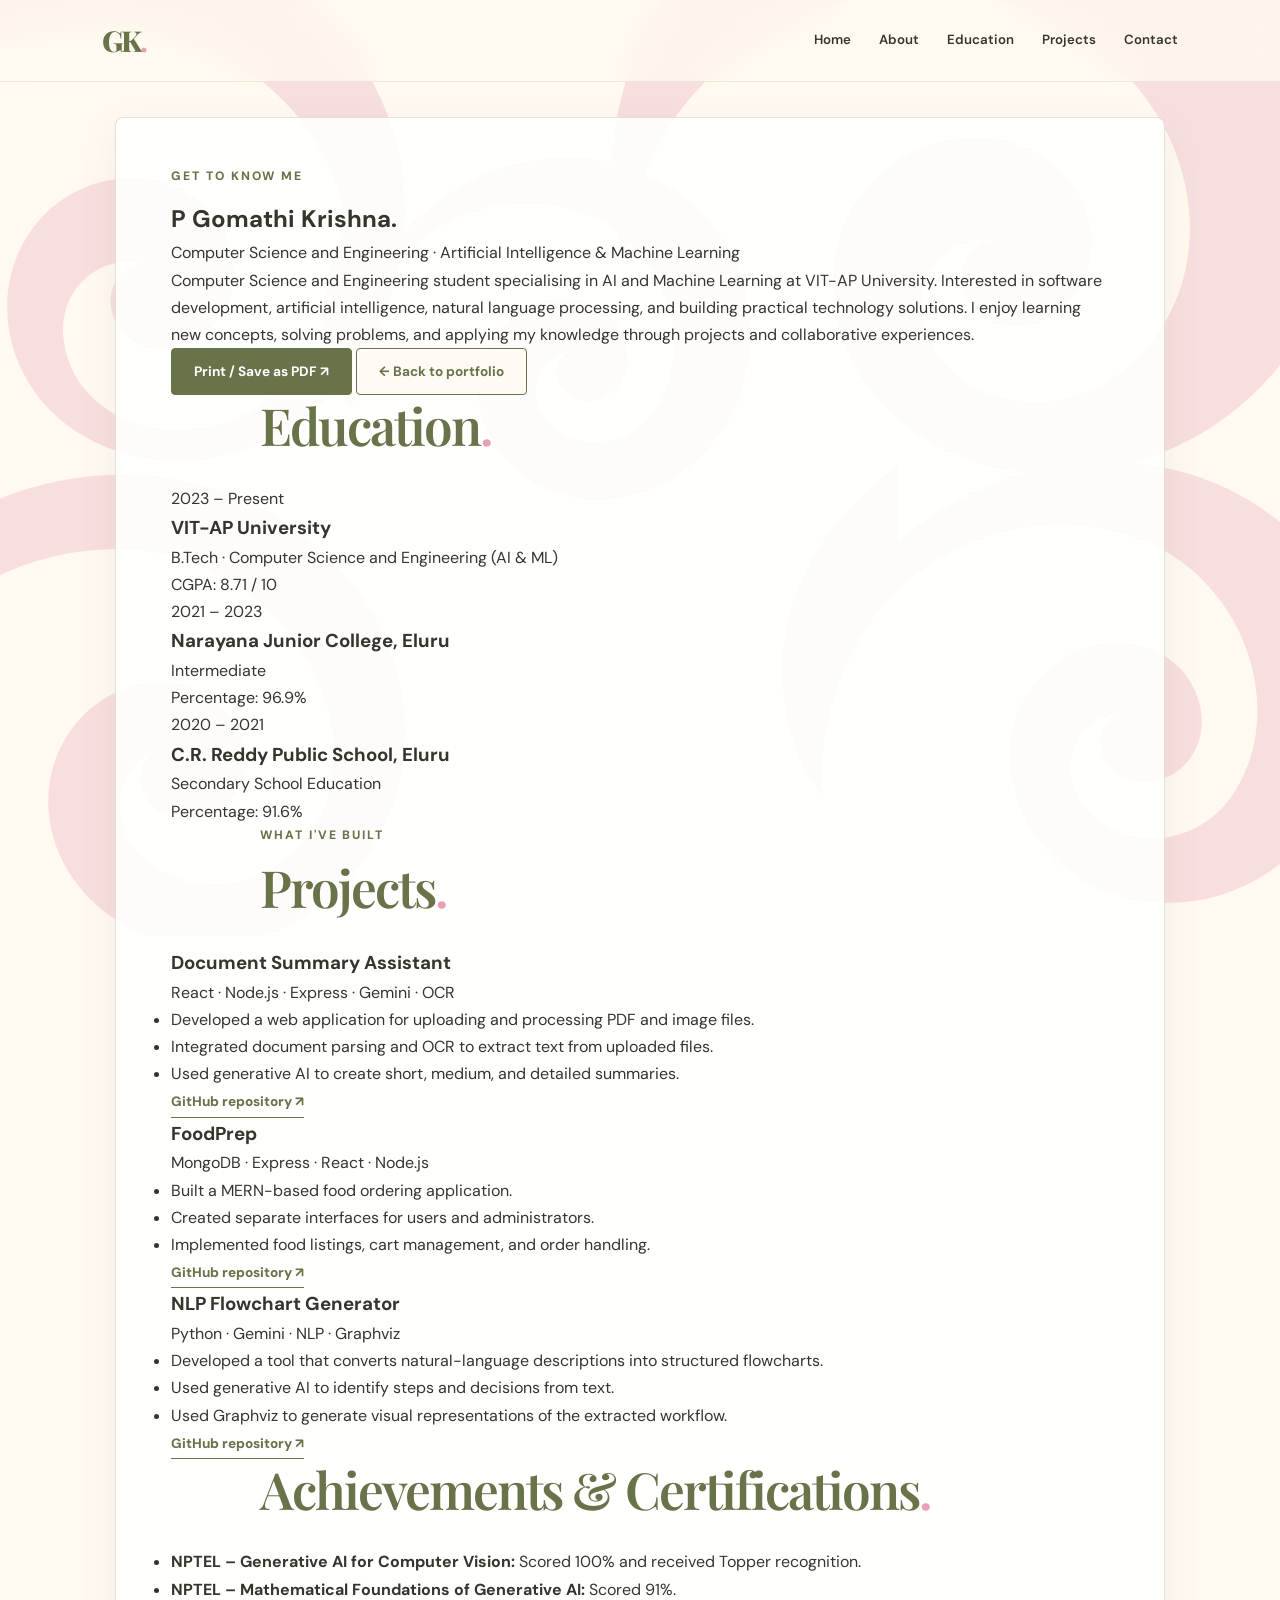
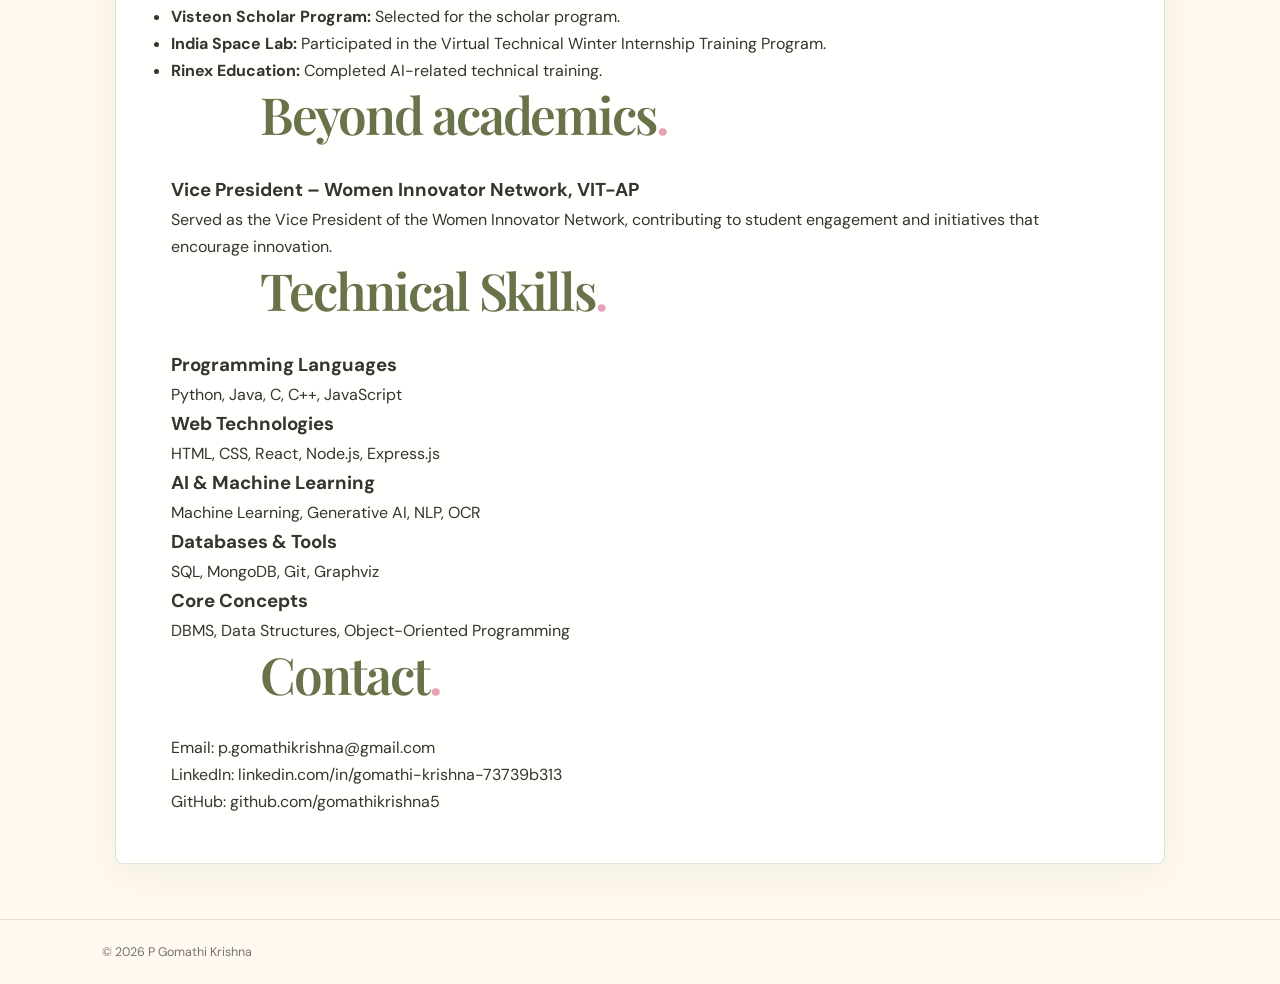
==== commit 1e04ced8: "resume html fix" ====
--- a/resume.html
+++ b/resume.html
@@ -50,7 +50,6 @@
     <!-- EDUCATION -->
     <section class="profile-section" id="education">
       <div class="section-heading">
-        <p class="section-kicker">ACADEMIC BACKGROUND</p>
         <h2>Education<span>.</span></h2>
       </div>
 
@@ -134,7 +133,6 @@
     <!-- ACHIEVEMENTS -->
     <section class="profile-section">
       <div class="section-heading">
-        <p class="section-kicker">RECOGNITION & LEARNING</p>
         <h2>Achievements & Certifications<span>.</span></h2>
       </div>
 
@@ -165,7 +163,7 @@
     <!-- LEADERSHIP -->
     <section class="profile-section">
       <div class="section-heading">
-        <p class="section-kicker">LEADERSHIP</p>
+        
         <h2>Beyond academics<span>.</span></h2>
       </div>
 
@@ -182,7 +180,6 @@
     <!-- TECHNICAL SKILLS -->
     <section class="profile-section">
       <div class="section-heading">
-        <p class="section-kicker">TECHNICAL TOOLKIT</p>
         <h2>Technical Skills<span>.</span></h2>
       </div>
 
@@ -217,7 +214,6 @@
     <!-- CONTACT -->
     <section class="profile-section profile-contact" id="profile-contact">
       <div class="section-heading">
-        <p class="section-kicker">GET IN TOUCH</p>
         <h2>Contact<span>.</span></h2>
       </div>
 
--- a/Style.css
+++ b/Style.css
@@ -1,885 +1,1178 @@
+
+/* =========================================
+   P GOMATHI KRISHNA — PERSONAL PORTFOLIO
+   Editorial Design + Retro Groovy Background
+========================================= */
 
 @import url('https://fonts.googleapis.com/css2?family=DM+Sans:wght@400;500;600;700;800&family=Playfair+Display:wght@500;600;700;800&display=swap');
 
 :root {
-  --blush: #E9A0B5;
-  --olive: #68734A;
-  --yellow: #F5D77A;
-  --ivory: #FFF9F0;
-  --dark: #34352D;
-  --muted: #77766D;
-  --white: #FFFFFF;
-  --border: rgba(104, 115, 74, 0.2);
-  --serif: 'Playfair Display', Georgia, serif;
-  --sans: 'DM Sans', Arial, sans-serif;
-}
+    --blush: #E9A0B5;
+    --olive: #68734A;
+    --yellow: #F5D77A;
+    --ivory: #FFF9F0;
+    --dark: #34352D;
+    --muted: #77766D;
+    --white: #FFFFFF;
+    --border: rgba(104, 115, 74, 0.2);
+
+    --serif: 'Playfair Display', Georgia, serif;
+    --sans: 'DM Sans', Arial, sans-serif;
+
+    --transition: 0.28s ease;
+}
+
+/* =========================================
+   RESET & GENERAL
+========================================= */
 
 * {
-  box-sizing: border-box;
-  margin: 0;
-  padding: 0;
+    box-sizing: border-box;
+    margin: 0;
+    padding: 0;
 }
 
 html {
-  scroll-behavior: smooth;
-  scroll-padding-top: 90px;
+    scroll-behavior: smooth;
+    scroll-padding-top: 90px;
 }
 
 body {
-  min-height: 100vh;
-  background-color: var(--ivory);
-  color: var(--dark);
-  font-family: var(--sans);
-  line-height: 1.7;
-  position: relative;
-  isolation: isolate;
-  overflow-x: hidden;
-}
-
-/* DENSE BLUSH-PINK SWIRL BACKGROUND */
+    min-height: 100vh;
+    background-color: var(--ivory);
+    color: var(--dark);
+    font-family: var(--sans);
+    line-height: 1.7;
+    position: relative;
+    isolation: isolate;
+    overflow-x: hidden;
+}
+
+a {
+    color: inherit;
+    text-decoration: none;
+}
+
+button {
+    font: inherit;
+}
+
+img {
+    max-width: 100%;
+    display: block;
+}
+
+section {
+    scroll-margin-top: 85px;
+}
+
+/* =========================================
+   DENSE GROOVY SWIRL BACKGROUND
+   Original blush-pink pattern preserved
+========================================= */
+
 body::before {
-  content: "";
-  position: fixed;
-  inset: -10%;
-  z-index: -1;
-  pointer-events: none;
-  opacity: 0.30;
-  background-image: url("data:image/svg+xml,%3Csvg xmlns='http://www.w3.org/2000/svg' viewBox='0 0 1600 1200' preserveAspectRatio='xMidYMid slice'%3E%3Cg fill='none' stroke='%23E9A0B5' stroke-width='38' stroke-linecap='round'%3E%3Cpath d='M-150 180 C80 -20 250 40 240 210 C230 390 20 400 10 570 C0 730 210 790 360 650 C510 510 420 340 560 250 C700 160 850 250 820 400 C790 550 600 560 620 730 C640 900 870 970 1020 810 C1170 650 1020 480 1160 360 C1300 240 1500 300 1650 120'/%3E%3Cpath d='M-120 430 C100 230 280 280 310 440 C340 600 150 680 200 820 C250 960 450 1010 570 860 C690 710 560 560 700 470 C840 380 1010 470 990 620 C970 770 790 810 850 960 C910 1110 1110 1160 1240 1010 C1370 860 1260 700 1400 590 C1540 480 1660 540 1760 390'/%3E%3Cpath d='M-160 790 C40 610 220 650 250 810 C280 970 100 1040 160 1170'/%3E%3Cpath d='M380 -150 C200 40 320 170 470 140 C620 110 660 -40 800 -30 C940 -20 1020 130 920 250 C820 370 680 320 680 470'/%3E%3Cpath d='M1030 -160 C850 40 970 170 1120 140 C1270 110 1310 -40 1450 -30 C1590 -20 1670 130 1570 250 C1470 370 1330 320 1330 470'/%3E%3Cpath d='M350 1180 C500 1000 660 1030 700 1160'/%3E%3Cpath d='M1050 1200 C1200 1020 1360 1050 1400 1180'/%3E%3C/g%3E%3Cg fill='none' stroke='%23E9A0B5' stroke-width='22' stroke-linecap='round'%3E%3Cpath d='M-100 40 C100 190 180 160 260 50 C340 -60 470 -30 500 70 C530 170 430 230 350 190'/%3E%3Cpath d='M650 1100 C780 970 900 1010 920 1110 C940 1210 850 1270 770 1230'/%3E%3Cpath d='M1180 700 C1300 570 1440 610 1460 710 C1480 810 1390 870 1310 830'/%3E%3Cpath d='M40 1000 C170 870 300 900 320 1000 C340 1100 250 1160 170 1120'/%3E%3Cpath d='M500 500 C620 380 760 420 780 520 C800 620 710 680 630 640'/%3E%3Cpath d='M1000 80 C1120 -40 1260 0 1280 100 C1300 200 1210 260 1130 220'/%3E%3C/g%3E%3C/svg%3E");
-  background-size: cover;
-  background-position: center;
-  background-repeat: no-repeat;
-}
-
-a {
-  color: inherit;
-  text-decoration: none;
-}
-
-button {
-  font: inherit;
-}
-
-img {
-  max-width: 100%;
-  display: block;
-}
-
-/* HEADER */
+    content: "";
+    position: fixed;
+    inset: -4%;
+    z-index: -1;
+    pointer-events: none;
+    opacity: 0.30;
+
+    background-image: url("data:image/svg+xml,%3Csvg xmlns='http://www.w3.org/2000/svg' viewBox='0 0 1500 1100' preserveAspectRatio='xMidYMid slice'%3E%3Cg fill='%23E9A0B5'%3E%3Cpath d='M-170 160C-40-30 220-80 390 65c150 128 132 350-8 453-105 77-252 48-302-53-42-84-2-181 82-205 68-20 135 18 146 83 8 46-20 87-63 96-33 7-64-12-69-43-4-25 12-45 35-48-48-12-91 28-87 78 7 88 116 132 206 81 120-68 139-235 28-341C228 40 27 69-96 220Z'/%3E%3Cpath d='M980-170c225-35 450 91 520 300 62 186-34 383-218 435-139 40-286-28-317-151-25-98 34-190 130-202 77-10 143 41 145 111 1 49-31 88-77 92-34 3-62-18-64-48-2-25 15-44 38-45-52-7-91 39-79 89 21 87 137 116 216 53 106-84 95-253-24-346-134-105-333-78-443 47-46 53-69 115-70 184-40-96-13-231 70-336C872-120 918-160 980-170Z'/%3E%3Cpath d='M-160 790c110-180 310-260 482-185 155 68 219 244 137 378-63 103-195 137-285 72-74-53-88-151-32-213 44-48 116-53 157-10 30 31 30 77 0 105-23 21-57 21-78 0-17-17-17-42-1-59-44 24-47 85-4 119 69 55 177 12 197-78 28-124-82-255-220-261-147-7-283 102-325 254-19 68-17 137 6 203-87-83-117-210-76-325Z'/%3E%3Cpath d='M1030 650c126-113 319-117 432-6 103 101 94 270-18 356-87 67-211 51-267-34-46-69-29-158 38-193 54-29 119-10 139 42 15 37 0 77-34 91-26 11-55 2-66-21-9-18-3-39 14-49-41 6-64 51-43 89 36 64 129 62 171-5 57-92 8-225-94-269-115-50-255-2-317 110-28 51-41 107-37 165-58-77-58-190 0-276 23-34 49-60 82-83Z'/%3E%3Cpath d='M480 330c82-108 235-131 329-45 83 76 81 211-4 282-66 55-164 47-209-17-37-52-26-120 25-151 41-25 93-13 110 25 13 27 4 57-20 69-18 9-40 3-48-13-7-13-3-29 9-37-31 7-45 41-28 68 29 46 100 39 128-13 38-71-1-170-76-202-86-37-190 1-234 87-20 39-28 82-23 126-43-59-44-144-1-209 12-18 26-34 42-50Z'/%3E%3C/g%3E%3C/svg%3E");
+
+    background-size: cover;
+    background-position: center;
+    background-repeat: no-repeat;
+}
+
+/* =========================================
+   HEADER
+========================================= */
+
 .site-header {
-  width: 100%;
-  min-height: 76px;
-  padding: 16px 8%;
-  display: flex;
-  align-items: center;
-  justify-content: space-between;
-  gap: 24px;
-  position: relative;
-  z-index: 5;
-  background: rgba(255, 249, 240, 0.78);
-  backdrop-filter: blur(12px);
-  border-bottom: 1px solid rgba(104, 115, 74, 0.12);
+    width: 100%;
+    min-height: 76px;
+    padding: 16px 8%;
+    display: flex;
+    align-items: center;
+    justify-content: space-between;
+    gap: 24px;
+
+    position: sticky;
+    top: 0;
+    z-index: 100;
+
+    background: rgba(255, 249, 240, 0.82);
+    backdrop-filter: blur(12px);
+    border-bottom: 1px solid rgba(104, 115, 74, 0.12);
 }
 
 .logo {
-  font-family: var(--serif);
-  font-size: 1.8rem;
-  font-weight: 800;
-  letter-spacing: -0.08em;
-}
-
-.logo span,
-.hero h1 span,
+    color: var(--olive);
+    font-family: var(--serif);
+    font-size: 1.8rem;
+    font-weight: 800;
+    letter-spacing: -0.08em;
+}
+
+.logo span {
+    color: var(--blush);
+}
+
+.navigation {
+    display: flex;
+    align-items: center;
+    gap: 28px;
+    flex-wrap: wrap;
+}
+
+.navigation a {
+    font-size: 0.83rem;
+    font-weight: 600;
+    color: var(--dark);
+    transition: color 0.2s ease;
+}
+
+.navigation a:hover {
+    color: var(--olive);
+}
+
+/* =========================================
+   HERO
+========================================= */
+
+.hero {
+    min-height: min(790px, 86vh);
+    padding: 95px 8% 45px;
+    display: flex;
+    align-items: center;
+    justify-content: space-between;
+    gap: 45px;
+    position: relative;
+}
+
+.hero-content {
+    max-width: 850px;
+}
+
+.eyebrow {
+    color: var(--olive);
+    font-size: 0.76rem;
+    font-weight: 800;
+    letter-spacing: 0.16em;
+    text-transform: uppercase;
+    margin-bottom: 16px;
+}
+
+.hero h1 {
+    color: var(--olive);
+    font-family: var(--serif);
+    font-size: clamp(2.5rem, 6.2vw, 5.4rem);
+    font-weight: 700;
+    letter-spacing: -0.065em;
+    line-height: 1.1;
+    white-space: nowrap;
+    margin-bottom: 16px;
+}
+
+.hero h1 span {
+    color: var(--blush);
+}
+
+.hero h2 {
+    font-family: var(--serif);
+    font-size: clamp(1.25rem, 2.5vw, 1.85rem);
+    font-weight: 500;
+    line-height: 1.4;
+    margin-bottom: 18px;
+}
+
+.hero-description {
+    max-width: 650px;
+    color: var(--muted);
+    font-size: 1rem;
+    line-height: 1.9;
+    margin-bottom: 24px;
+}
+
+.hero-tags,
+.project-tags {
+    display: flex;
+    flex-wrap: wrap;
+    gap: 9px;
+}
+
+.hero-tags span {
+    padding: 6px 13px;
+    border-radius: 3px;
+    background: rgba(245, 215, 122, 0.40);
+    color: var(--dark);
+    font-size: 0.78rem;
+    font-weight: 700;
+}
+
+.hero-actions {
+    display: flex;
+    align-items: center;
+    flex-wrap: wrap;
+    gap: 14px;
+    margin-top: 25px;
+}
+
+/* HERO ART */
+
+.hero-art {
+    width: min(31vw, 350px);
+    aspect-ratio: 1;
+    position: relative;
+    flex: 0 0 auto;
+    display: grid;
+    place-items: center;
+}
+
+.art-circle {
+    width: 82%;
+    aspect-ratio: 1;
+    border-radius: 44% 56% 58% 42% / 48% 42% 58% 52%;
+    background: var(--yellow);
+    display: grid;
+    place-items: center;
+    transform: rotate(-8deg);
+    box-shadow: 17px 17px 0 rgba(233, 160, 181, 0.48);
+}
+
+.art-circle span {
+    color: var(--olive);
+    font-family: var(--serif);
+    font-size: clamp(1.5rem, 2.8vw, 2.5rem);
+    line-height: 1.1;
+    text-align: center;
+    font-style: italic;
+    transform: rotate(8deg);
+}
+
+.art-star {
+    position: absolute;
+    top: 3%;
+    right: 5%;
+    color: var(--blush);
+    font-size: 4rem;
+}
+
+.art-caption {
+    position: absolute;
+    bottom: 0;
+    right: 0;
+    color: var(--olive);
+    font-size: 0.65rem;
+    font-weight: 800;
+    letter-spacing: 2px;
+}
+
+.hero-bottom {
+    position: absolute;
+    bottom: 25px;
+    left: 8%;
+    right: 8%;
+    display: flex;
+    justify-content: space-between;
+    color: var(--olive);
+    font-size: 0.68rem;
+    font-weight: 800;
+    letter-spacing: 1.6px;
+}
+
+/* =========================================
+   BUTTONS
+========================================= */
+
+.button {
+    min-height: 46px;
+    padding: 11px 22px;
+    border: 1px solid var(--olive);
+    border-radius: 4px;
+    display: inline-flex;
+    align-items: center;
+    justify-content: center;
+    font-size: 0.85rem;
+    font-weight: 700;
+    cursor: pointer;
+    transition: transform 0.2s ease, background 0.2s ease;
+}
+
+.button:hover {
+    transform: translateY(-3px);
+}
+
+.button-primary {
+    color: var(--white);
+    background: var(--olive);
+}
+
+.button-primary:hover {
+    background: #535e3a;
+    border-color: #535e3a;
+}
+
+.button-outline {
+    color: var(--olive);
+    background: rgba(255, 249, 240, 0.7);
+}
+
+.button-outline:hover {
+    background: var(--yellow);
+}
+
+.button-yellow {
+    color: var(--dark);
+    background: var(--yellow);
+    border-color: var(--yellow);
+}
+
+.button-yellow:hover {
+    background: var(--olive);
+    color: var(--white);
+    border-color: var(--olive);
+}
+
+/* =========================================
+   GENERAL SECTIONS
+========================================= */
+
+.section {
+    padding: 55px 8%;
+    position: relative;
+}
+
+.section-heading {
+    max-width: 760px;
+    margin: 0 auto 28px;
+}
+
+.section-heading h2,
+.contact-section h2 {
+    color: var(--olive);
+    font-family: var(--serif);
+    font-size: clamp(2rem, 4vw, 3.2rem);
+    line-height: 1.2;
+    font-weight: 600;
+    letter-spacing: -0.04em;
+}
+
 .section-heading h2 span,
-.profile-hero h1 span {
-  color: var(--olive);
-}
-
-.navigation {
-  display: flex;
-  align-items: center;
-  gap: 28px;
-}
-
-.navigation a {
-  font-size: 0.83rem;
-  font-weight: 600;
-  color: var(--dark);
-  transition: color 0.2s ease;
-}
-
-.navigation a:hover {
-  color: var(--olive);
-}
-
-/* HERO */
-.hero {
-  min-height: auto;
-  padding: 95px 8% 45px;
-  display: flex;
-  align-items: center;
-  position: relative;
-}
-
-.hero-content {
-  max-width: 850px;
-}
-
-.eyebrow,
+.contact-section h2 span {
+    color: var(--blush);
+}
+
+.section-intro {
+    color: var(--muted);
+    margin-top: 12px;
+    max-width: 600px;
+}
+
+.section-description {
+    color: var(--muted);
+    margin-top: 12px;
+    max-width: 600px;
+}
+
 .section-kicker {
-  color: var(--olive);
-  font-size: 0.76rem;
-  font-weight: 800;
-  letter-spacing: 0.16em;
-  text-transform: uppercase;
-  margin-bottom: 16px;
-}
-
-.hero h1 {
-  font-family: var(--serif);
-  font-size: clamp(2.5rem, 6.2vw, 5.4rem);
-  font-weight: 700;
-  letter-spacing: -0.065em;
-  line-height: 1.1;
-  white-space: nowrap;
-  margin-bottom: 16px;
-}
-
-.hero h2 {
-  font-family: var(--serif);
-  font-size: clamp(1.25rem, 2.5vw, 1.85rem);
-  font-weight: 500;
-  line-height: 1.4;
-  margin-bottom: 18px;
-}
-
-.hero-description {
-  max-width: 650px;
-  color: var(--muted);
-  font-size: 1rem;
-  line-height: 1.9;
-  margin-bottom: 24px;
-}
-
-.hero-actions {
-  display: flex;
-  align-items: center;
-  flex-wrap: wrap;
-  gap: 14px;
-}
-
-.button {
-  min-height: 46px;
-  padding: 11px 22px;
-  border: 1px solid var(--olive);
-  border-radius: 4px;
-  display: inline-flex;
-  align-items: center;
-  justify-content: center;
-  font-size: 0.85rem;
-  font-weight: 700;
-  cursor: pointer;
-  transition: transform 0.2s ease, background 0.2s ease;
-}
-
-.button:hover {
-  transform: translateY(-3px);
-}
-
-.button-primary {
-  color: var(--white);
-  background: var(--olive);
-}
-
-.button-primary:hover {
-  background: #535e3a;
-}
-
-.button-outline {
-  color: var(--olive);
-  background: rgba(255, 249, 240, 0.7);
-}
-
-.button-outline:hover {
-  background: var(--yellow);
-}
-
-/* GENERAL SECTIONS */
-.section {
-  padding: 55px 8%;
-  position: relative;
-}
-
-.section-heading {
-  max-width: 760px;
-  margin-bottom: 28px;
-}
-
-.section-heading h2 {
-  font-family: var(--serif);
-  font-size: clamp(2rem, 4vw, 3.2rem);
-  line-height: 1.2;
-  font-weight: 600;
-  letter-spacing: -0.04em;
-}
-
-.section-description {
-  color: var(--muted);
-  margin-top: 12px;
-  max-width: 600px;
-}
-
-/* ABOUT */
+    color: var(--olive);
+    font-size: 0.76rem;
+    font-weight: 800;
+    letter-spacing: 0.16em;
+    text-transform: uppercase;
+    margin-bottom: 12px;
+}
+
+/* =========================================
+   ABOUT
+========================================= */
+
 .about-section {
-  padding-top: 30px;
+    max-width: 1250px;
+    margin: 0 auto;
+    padding-top: 30px;
 }
 
 .about-content {
-  max-width: 850px;
-  padding-left: 22px;
-  border-left: 3px solid var(--blush);
+    max-width: 850px;
+    margin: 0 auto;
+    padding: 5px 0 5px 22px;
+    border-left: 3px solid var(--blush);
 }
 
 .about-content p {
-  color: var(--muted);
-  margin-bottom: 14px;
-  font-size: 0.98rem;
+    color: var(--muted);
+    margin-bottom: 14px;
+    font-size: 0.98rem;
+    line-height: 1.9;
 }
 
 .about-content p:last-child {
-  margin-bottom: 0;
-}
-
-/* SKILLS */
+    margin-bottom: 0;
+}
+
+.text-link {
+    color: var(--olive);
+    font-size: 0.85rem;
+    font-weight: 800;
+    display: inline-block;
+    width: fit-content;
+    border-bottom: 1px solid var(--olive);
+    padding-bottom: 3px;
+    transition: var(--transition);
+}
+
+.text-link:hover {
+    color: #424b30;
+    border-color: var(--blush);
+}
+
+/* =========================================
+   SKILLS
+========================================= */
+
+.skills-section {
+    max-width: 1350px;
+    margin: 0 auto;
+}
+
 .skills-grid {
-  display: grid;
-  grid-template-columns: repeat(2, minmax(0, 1fr));
-  gap: 18px;
+    display: grid;
+    grid-template-columns: repeat(2, minmax(0, 1fr));
+    gap: 18px;
 }
 
 .skill-card {
-  padding: 25px 26px;
-  background: rgba(255, 255, 255, 0.76);
-  border: 1px solid var(--border);
-  border-radius: 8px;
-  transition: transform 0.2s ease, box-shadow 0.2s ease;
-}
-
-.skill-card:hover,
+    min-height: 155px;
+    padding: 25px 26px;
+    background: rgba(255, 255, 255, 0.76);
+    border: 1px solid var(--border);
+    border-radius: 8px;
+    transition: transform 0.2s ease, box-shadow 0.2s ease;
+}
+
+.skill-card:hover {
+    transform: translateY(-5px);
+    box-shadow: 0 14px 35px rgba(52, 53, 45, 0.08);
+}
+
+.skill-number {
+    color: var(--olive);
+    font-size: 0.75rem;
+    font-weight: 800;
+    letter-spacing: 0.12em;
+}
+
+.skill-card h3 {
+    color: var(--dark);
+    font-family: var(--serif);
+    font-size: 1.35rem;
+    margin: 10px 0 7px;
+}
+
+.skill-card p {
+    color: var(--muted);
+    font-size: 0.9rem;
+}
+
+/* =========================================
+   PROJECTS
+========================================= */
+
+.projects-section {
+    max-width: 1400px;
+    margin: 0 auto;
+}
+
+.projects-grid {
+    display: grid;
+    grid-template-columns: repeat(3, minmax(0, 1fr));
+    gap: 18px;
+    align-items: stretch;
+}
+
+.project-card {
+    min-height: 330px;
+    padding: 24px;
+    display: flex;
+    flex-direction: column;
+    background: rgba(255, 255, 255, 0.82);
+    border: 1px solid var(--border);
+    border-radius: 8px;
+    transition: transform 0.2s ease, box-shadow 0.2s ease;
+}
+
 .project-card:hover {
-  transform: translateY(-5px);
-  box-shadow: 0 14px 35px rgba(52, 53, 45, 0.08);
-}
-
-.skill-number {
-  color: var(--olive);
-  font-size: 0.75rem;
-  font-weight: 800;
-  letter-spacing: 0.12em;
-}
-
-.skill-card h3 {
-  font-family: var(--serif);
-  font-size: 1.35rem;
-  margin: 10px 0 7px;
-}
-
-.skill-card p {
-  color: var(--muted);
-  font-size: 0.9rem;
-}
-
-/* PROJECTS */
-.projects-grid {
-  display: grid;
-  grid-template-columns: repeat(3, minmax(0, 1fr));
-  gap: 18px;
-  align-items: stretch;
-}
-
-.project-card {
-  min-height: 330px;
-  padding: 24px;
-  display: flex;
-  flex-direction: column;
-  background: rgba(255, 255, 255, 0.82);
-  border: 1px solid var(--border);
-  border-radius: 8px;
-  transition: transform 0.2s ease, box-shadow 0.2s ease;
+    transform: translateY(-5px);
+    box-shadow: 0 14px 35px rgba(52, 53, 45, 0.08);
 }
 
 .project-topline {
-  display: flex;
-  justify-content: space-between;
-  align-items: center;
-  gap: 12px;
-  margin-bottom: 20px;
+    display: flex;
+    justify-content: space-between;
+    align-items: center;
+    gap: 12px;
+    color: var(--olive);
+    font-size: 0.65rem;
+    font-weight: 800;
+    letter-spacing: 0.09em;
+    margin-bottom: 20px;
 }
 
 .project-category {
-  color: var(--olive);
-  font-size: 0.65rem;
-  font-weight: 800;
-  letter-spacing: 0.09em;
+    color: var(--olive);
+    font-size: 0.65rem;
+    font-weight: 800;
+    letter-spacing: 0.09em;
 }
 
 .project-symbol {
-  width: 11px;
-  height: 11px;
-  min-width: 11px;
-  border-radius: 50%;
-  background: var(--blush);
+    width: 11px;
+    height: 11px;
+    min-width: 11px;
+    border-radius: 50%;
+    background: var(--blush);
 }
 
 .project-card h3 {
-  font-family: var(--serif);
-  font-size: 1.45rem;
-  line-height: 1.3;
-  margin-bottom: 12px;
-}
-
-.project-card > p {
-  color: var(--muted);
-  font-size: 0.88rem;
-  line-height: 1.8;
-  margin-bottom: 18px;
+    color: var(--dark);
+    font-family: var(--serif);
+    font-size: 1.45rem;
+    line-height: 1.3;
+    margin-bottom: 12px;
+}
+
+.project-card p {
+    color: var(--muted);
+    font-size: 0.88rem;
+    line-height: 1.8;
+    margin-bottom: 18px;
 }
 
 .project-tags {
-  display: flex;
-  flex-wrap: wrap;
-  gap: 7px;
-  margin-top: auto;
-  margin-bottom: 20px;
+    gap: 7px;
+    margin-top: auto;
+    margin-bottom: 20px;
 }
 
 .project-tags span {
-  padding: 5px 9px;
-  border-radius: 3px;
-  background: rgba(245, 215, 122, 0.35);
-  color: var(--dark);
-  font-size: 0.7rem;
-  font-weight: 600;
-}
-
-.text-link {
-  color: var(--olive);
-  font-size: 0.85rem;
-  font-weight: 800;
-  display: inline-block;
-  width: fit-content;
-  border-bottom: 1px solid var(--olive);
-  padding-bottom: 3px;
-}
-
-.text-link:hover {
-  color: #424b30;
-}
-
-/* HIGHLIGHTS */
+    padding: 5px 9px;
+    border-radius: 3px;
+    background: rgba(245, 215, 122, 0.35);
+    color: var(--dark);
+    font-size: 0.7rem;
+    font-weight: 600;
+}
+
+.project-card .text-link {
+    align-self: flex-start;
+    margin-top: auto;
+}
+
+/* =========================================
+   HIGHLIGHTS
+========================================= */
+
+.highlights-section {
+    max-width: 1200px;
+    margin: 0 auto;
+}
+
 .highlight-list {
-  max-width: 900px;
+    max-width: 900px;
+    margin: 0 auto;
 }
 
 .highlight-item {
-  display: grid;
-  grid-template-columns: 110px 1fr;
-  gap: 20px;
-  align-items: start;
-  padding: 20px 0;
-  border-bottom: 1px solid var(--border);
+    display: grid;
+    grid-template-columns: 110px 1fr;
+    gap: 20px;
+    align-items: start;
+    padding: 20px 0;
+    border-bottom: 1px solid var(--border);
+}
+
+.highlight-dot {
+    color: var(--blush);
+    font-size: 0.85rem;
+    line-height: 2;
 }
 
 .highlight-year {
-  width: fit-content;
-  padding: 5px 11px;
-  border-radius: 3px;
-  background: rgba(245, 215, 122, 0.45);
-  color: var(--olive);
-  font-size: 0.72rem;
-  font-weight: 800;
-  letter-spacing: 0.04em;
+    width: fit-content;
+    padding: 5px 11px;
+    border-radius: 3px;
+    background: rgba(245, 215, 122, 0.45);
+    color: var(--olive);
+    font-size: 0.72rem;
+    font-weight: 800;
+    letter-spacing: 0.04em;
 }
 
 .highlight-item h3 {
-  font-family: var(--serif);
-  font-size: 1.25rem;
-  line-height: 1.4;
-  margin-bottom: 4px;
+    color: var(--dark);
+    font-family: var(--serif);
+    font-size: 1.25rem;
+    line-height: 1.4;
+    margin-bottom: 4px;
 }
 
 .highlight-item p {
-  color: var(--muted);
-  font-size: 0.9rem;
-}
-
-/* CONTACT */
+    color: var(--muted);
+    font-size: 0.9rem;
+}
+
+/* =========================================
+   CONTACT
+========================================= */
+
 .contact-section {
-  text-align: center;
-  padding-top: 65px;
-  padding-bottom: 65px;
+    text-align: center;
+    padding: 65px 8%;
+}
+
+.contact-section h2 {
+    margin-bottom: 15px;
+}
+
+.contact-section > p:not(.eyebrow) {
+    max-width: 600px;
+    margin: 0 auto 25px;
+    color: var(--muted);
 }
 
 .contact-section .section-heading {
-  margin-left: auto;
-  margin-right: auto;
+    margin-left: auto;
+    margin-right: auto;
 }
 
 .contact-section .section-description {
-  margin-left: auto;
-  margin-right: auto;
+    margin-left: auto;
+    margin-right: auto;
 }
 
 .contact-email {
-  display: inline-block;
-  margin: 18px 0;
-  color: var(--olive);
-  font-family: var(--serif);
-  font-size: clamp(1.15rem, 2.8vw, 1.8rem);
-  font-weight: 600;
-  overflow-wrap: anywhere;
+    display: inline-block;
+    margin: 18px 0;
+    color: var(--olive);
+    font-family: var(--serif);
+    font-size: clamp(1.15rem, 2.8vw, 1.8rem);
+    font-weight: 600;
+    overflow-wrap: anywhere;
 }
 
 .contact-links {
-  display: flex;
-  align-items: center;
-  justify-content: center;
-  flex-wrap: wrap;
-  gap: 25px;
-  margin: 12px 0 20px;
-}
-
-.contact-links a {
-  color: var(--muted);
-  font-size: 0.88rem;
-  font-weight: 700;
-}
-
-.contact-links a:hover {
-  color: var(--olive);
-}
-
-/* SOCIAL ICONS: FIXED SMALL SIZE FOR BOTH LOGOS */
-.social-icons {
-  display: flex;
-  align-items: center;
-  justify-content: center;
-  gap: 14px;
-  margin-top: 18px;
-}
-
-.social-icon {
-  width: 36px;
-  height: 36px;
-  min-width: 36px;
-  display: flex;
-  align-items: center;
-  justify-content: center;
-  border: 1px solid var(--border);
-  border-radius: 50%;
-  background: rgba(255, 255, 255, 0.8);
-  overflow: hidden;
-  transition: transform 0.2s ease, background 0.2s ease;
-}
-
-.social-icon:hover {
-  transform: translateY(-3px);
-  background: var(--yellow);
-}
-
-.social-icons .social-icon img {
-  display: block;
-  width: 17px !important;
-  height: 17px !important;
-  max-width: 17px !important;
-  max-height: 17px !important;
-  object-fit: contain;
-}
-
-/* FOOTER */
-.site-footer {
-  min-height: 65px;
-  padding: 18px 8%;
-  display: flex;
-  justify-content: space-between;
-  align-items: center;
-  gap: 15px;
-  border-top: 1px solid var(--border);
-  background: rgba(255, 249, 240, 0.75);
-  color: var(--muted);
-  font-size: 0.78rem;
-}
-
-/* PROFILE PAGE */
-.resume-page {
-  width: min(100% - 40px, 1050px);
-  margin: 0 auto;
-  padding-bottom: 50px;
-}
-
-.profile-hero {
-  padding: 65px 0 45px;
-  border-bottom: 1px solid var(--border);
-}
-
-.profile-hero h1 {
-  font-family: var(--serif);
-  font-size: clamp(2rem, 5.2vw, 4rem);
-  letter-spacing: -0.055em;
-  line-height: 1.15;
-  white-space: nowrap;
-  margin-bottom: 14px;
-}
-
-.profile-subtitle {
-  color: var(--olive);
-  font-weight: 700;
-  font-size: 0.95rem;
-  margin-bottom: 18px;
-}
-
-.profile-summary {
-  max-width: 820px;
-  color: var(--muted);
-  line-height: 1.9;
-}
-
-.profile-actions {
-  display: flex;
-  flex-wrap: wrap;
-  gap: 12px;
-  margin-top: 25px;
-}
-
-.profile-section {
-  padding: 42px 0;
-  border-bottom: 1px solid var(--border);
-}
-
-.profile-section .section-heading {
-  margin-bottom: 25px;
-}
-
-.profile-section .section-heading h2 {
-  font-size: clamp(1.8rem, 3.5vw, 2.6rem);
-}
-
-.timeline-list {
-  display: flex;
-  flex-direction: column;
-  gap: 0;
-}
-
-.timeline-item {
-  display: grid;
-  grid-template-columns: 145px 1fr;
-  gap: 22px;
-  padding: 18px 0;
-  border-bottom: 1px solid rgba(104, 115, 74, 0.12);
-}
-
-.timeline-item:last-child {
-  border-bottom: 0;
-}
-
-.timeline-date {
-  color: var(--olive);
-  font-size: 0.82rem;
-  font-weight: 800;
-}
-
-.timeline-item h3,
-.profile-project h3 {
-  font-family: var(--serif);
-  font-size: 1.3rem;
-  line-height: 1.4;
-  margin-bottom: 5px;
-}
-
-.timeline-item p,
-.profile-project p {
-  color: var(--muted);
-  font-size: 0.9rem;
-}
-
-.timeline-item .timeline-subtitle {
-  color: var(--dark);
-  font-weight: 600;
-  margin-bottom: 3px;
-}
-
-.profile-project-list {
-  display: flex;
-  flex-direction: column;
-  gap: 25px;
-}
-
-.profile-project {
-  padding: 22px 24px;
-  border: 1px solid var(--border);
-  border-radius: 7px;
-  background: rgba(255, 255, 255, 0.76);
-}
-
-.profile-project .project-stack {
-  color: var(--olive);
-  font-size: 0.8rem;
-  font-weight: 700;
-  margin-bottom: 12px;
-}
-
-.profile-project ul,
-.profile-list {
-  padding-left: 22px;
-  margin: 12px 0 16px;
-}
-
-.profile-project li,
-.profile-list li {
-  padding-left: 4px;
-  margin-bottom: 8px;
-  color: var(--muted);
-  font-size: 0.9rem;
-}
-
-.profile-project li::marker,
-.profile-list li::marker {
-  color: var(--olive);
-}
-
-.profile-list {
-  max-width: 900px;
-}
-
-.profile-list strong {
-  color: var(--dark);
-}
-
-.profile-skills-grid {
-  display: grid;
-  grid-template-columns: repeat(2, minmax(0, 1fr));
-  gap: 14px;
-}
-
-.profile-skill {
-  padding: 18px 20px;
-  border-left: 3px solid var(--blush);
-  background: rgba(255, 255, 255, 0.68);
-}
-
-.profile-skill h3 {
-  font-family: var(--serif);
-  font-size: 1.1rem;
-  margin-bottom: 5px;
-}
-
-.profile-skill p {
-  color: var(--muted);
-  font-size: 0.88rem;
-}
-
-.profile-contact p {
-  color: var(--muted);
-  margin-bottom: 9px;
-  overflow-wrap: anywhere;
-}
-
-.profile-contact a {
-  color: var(--olive);
-  font-weight: 700;
-}
-
-.profile-contact a:hover {
-  text-decoration: underline;
-}
-
-/* RESPONSIVE */
-@media (max-width: 900px) {
-  .site-header {
-    padding-left: 6%;
-    padding-right: 6%;
-  }
-
-  .navigation {
-    gap: 16px;
-  }
-
-  .hero {
-    padding-left: 7%;
-    padding-right: 7%;
-  }
-
-  .section {
-    padding-left: 7%;
-    padding-right: 7%;
-  }
-
-  .projects-grid {
-    grid-template-columns: repeat(2, minmax(0, 1fr));
-  }
-
-  .project-card:last-child {
-    grid-column: 1 / -1;
-  }
-}
-
-@media (max-width: 600px) {
-  .site-header {
-    min-height: auto;
-    padding: 14px 5%;
-    flex-direction: column;
-    gap: 10px;
-  }
-
-  .logo {
-    font-size: 1.6rem;
-  }
-
-  .navigation {
-    width: 100%;
+    display: flex;
+    align-items: center;
     justify-content: center;
     flex-wrap: wrap;
-    gap: 10px 17px;
-  }
-
-  .navigation a {
-    font-size: 0.75rem;
-  }
-
-  .hero {
-    min-height: auto;
-    padding: 65px 6% 25px;
-  }
-
-  .hero h1 {
-    font-size: clamp(1.8rem, 7.1vw, 2.8rem);
-    letter-spacing: -0.06em;
-  }
-
-  .hero h2 {
-    font-size: 1.25rem;
-  }
-
-  .about-section {
-    padding-top: 22px;
-  }
-
-  .section {
-    padding: 42px 6%;
-  }
-
-  .section-heading {
-    margin-bottom: 22px;
-  }
-
-  .skills-grid,
-  .projects-grid,
-  .profile-skills-grid {
-    grid-template-columns: 1fr;
-  }
-
-  .project-card:last-child {
-    grid-column: auto;
-  }
-
-  .project-card {
-    min-height: auto;
-  }
-
-  .highlight-item {
-    grid-template-columns: 85px 1fr;
-    gap: 12px;
-  }
-
-  .highlight-item h3 {
-    font-size: 1.08rem;
-  }
-
-  .site-footer {
-    flex-direction: column;
-    text-align: center;
-    gap: 4px;
-  }
-
-  .resume-page {
-    width: min(100% - 30px, 1050px);
-  }
-
-  .profile-hero {
-    padding: 45px 0 35px;
-  }
-
-  .profile-hero h1 {
-    font-size: clamp(1.8rem, 7vw, 2.7rem);
-  }
-
-  .timeline-item {
-    grid-template-columns: 1fr;
-    gap: 5px;
-  }
-
-  .profile-section {
-    padding: 32px 0;
-  }
-
-  .profile-project {
-    padding: 18px;
-  }
-
-  .profile-actions {
-    flex-direction: column;
-    align-items: flex-start;
-  }
-
-  .social-icon {
-    width: 34px;
-    height: 34px;
-    min-width: 34px;
-  }
-
-  .social-icons .social-icon img {
-    width: 16px !important;
-    height: 16px !important;
-    max-width: 16px !important;
-    max-height: 16px !important;
-  }
-}
-
-/* PRINT */
+    gap: 25px;
+    margin: 12px 0 20px;
+}
+
+.contact-links a {
+    color: var(--muted);
+    font-size: 0.88rem;
+    font-weight: 700;
+    transition: color 0.2s ease;
+}
+
+.contact-links a:hover {
+    color: var(--olive);
+}
+
+.social-link {
+    display: inline-flex;
+    align-items: center;
+    gap: 7px;
+}
+
+.social-link img {
+    width: 19px;
+    height: 19px;
+    object-fit: contain;
+}
+
+/* SOCIAL ICONS */
+
+.social-icons {
+    display: flex;
+    align-items: center;
+    justify-content: center;
+    gap: 14px;
+    margin-top: 18px;
+}
+
+.social-icon {
+    width: 36px;
+    height: 36px;
+    min-width: 36px;
+    display: flex;
+    align-items: center;
+    justify-content: center;
+    border: 1px solid var(--border);
+    border-radius: 50%;
+    background: rgba(255, 255, 255, 0.8);
+    overflow: hidden;
+    transition: transform 0.2s ease, background 0.2s ease;
+}
+
+.social-icon:hover {
+    transform: translateY(-3px);
+    background: var(--yellow);
+}
+
+.social-icons .social-icon img {
+    display: block;
+    width: 17px !important;
+    height: 17px !important;
+    max-width: 17px !important;
+    max-height: 17px !important;
+    object-fit: contain;
+}
+
+/* =========================================
+   FOOTER
+========================================= */
+
+.site-footer {
+    min-height: 65px;
+    padding: 18px 8%;
+    display: flex;
+    justify-content: space-between;
+    align-items: center;
+    gap: 15px;
+    border-top: 1px solid var(--border);
+    background: rgba(255, 249, 240, 0.75);
+    color: var(--muted);
+    font-size: 0.78rem;
+}
+
+.profile-footer {
+    justify-content: center;
+}
+
+/* =========================================
+   PROFILE PAGE
+   Supports existing resume.html classes
+========================================= */
+
+.resume-page {
+    width: min(100% - 40px, 1050px);
+    margin: 35px auto 55px;
+    padding: 48px 55px;
+    background: rgba(255, 255, 255, 0.88);
+    border: 1px solid var(--border);
+    border-radius: 8px;
+    box-shadow: 0 12px 38px rgba(104, 115, 74, 0.08);
+}
+
+/* Existing profile header */
+
+.resume-top {
+    display: flex;
+    justify-content: space-between;
+    align-items: center;
+    gap: 25px;
+    flex-wrap: wrap;
+    padding-bottom: 25px;
+    border-bottom: 2px solid var(--yellow);
+    margin-bottom: 12px;
+}
+
+.resume-top h1 {
+    color: var(--olive);
+    font-family: var(--serif);
+    font-size: clamp(2.2rem, 5vw, 3.5rem);
+    line-height: 1.1;
+    letter-spacing: -0.055em;
+    white-space: nowrap;
+}
+
+.resume-subtitle {
+    color: var(--olive);
+    font-weight: 700;
+    margin-top: 10px;
+    font-size: 0.95rem;
+}
+
+.resume-actions {
+    flex: 0 0 auto;
+}
+
+/* Existing profile sections */
+
+.resume-section {
+    padding: 25px 0;
+    border-bottom: 1px solid var(--border);
+}
+
+.resume-section h2 {
+    color: var(--olive);
+    font-family: var(--serif);
+    font-size: 1.65rem;
+    font-weight: 600;
+    margin-bottom: 15px;
+}
+
+.resume-section h3 {
+    color: var(--dark);
+    font-family: var(--serif);
+    font-size: 1.15rem;
+    margin-bottom: 5px;
+}
+
+.resume-section p,
+.resume-section li {
+    color: var(--muted);
+    font-size: 0.92rem;
+    line-height: 1.8;
+}
+
+.resume-entry {
+    margin-bottom: 19px;
+}
+
+.resume-entry:last-child {
+    margin-bottom: 0;
+}
+
+.resume-meta {
+    color: var(--olive) !important;
+    font-size: 0.82rem !important;
+    font-weight: 700;
+    margin-bottom: 6px;
+}
+
+.resume-section ul {
+    padding-left: 22px;
+    margin: 8px 0 10px;
+}
+
+.resume-section li {
+    margin-bottom: 6px;
+    padding-left: 3px;
+}
+
+.resume-section li::marker {
+    color: var(--olive);
+}
+
+.consistent-list {
+    list-style-type: disc;
+}
+
+/* Profile skills */
+
+.resume-skills {
+    display: flex;
+    flex-wrap: wrap;
+    gap: 9px;
+}
+
+.resume-skills span {
+    background: rgba(245, 215, 122, 0.35);
+    color: var(--dark);
+    padding: 6px 13px;
+    border-radius: 3px;
+    font-size: 0.82rem;
+    font-weight: 700;
+}
+
+/* Profile contact */
+
+.resume-contact {
+    display: flex;
+    flex-wrap: wrap;
+    gap: 20px;
+}
+
+.resume-contact a,
+.back-link {
+    color: var(--olive);
+    font-weight: 800;
+    border-bottom: 1px solid var(--olive);
+    padding-bottom: 3px;
+}
+
+.resume-contact a:hover,
+.back-link:hover {
+    color: var(--blush);
+}
+
+.back-link {
+    display: inline-block;
+    margin-top: 25px;
+    border-bottom: 0;
+}
+
+/* =========================================
+   RESPONSIVE
+========================================= */
+
+@media (max-width: 1000px) {
+    .hero {
+        padding-left: 7%;
+        padding-right: 7%;
+    }
+
+    .hero-bottom {
+        left: 7%;
+        right: 7%;
+    }
+
+    .section {
+        padding-left: 7%;
+        padding-right: 7%;
+    }
+
+    .projects-grid {
+        grid-template-columns: repeat(2, minmax(0, 1fr));
+    }
+
+    .project-card:last-child {
+        grid-column: 1 / -1;
+    }
+
+    .resume-page {
+        padding: 38px 35px;
+    }
+}
+
+@media (max-width: 700px) {
+    .site-header {
+        min-height: auto;
+        padding: 14px 5%;
+        flex-direction: column;
+        gap: 10px;
+    }
+
+    .logo {
+        font-size: 1.6rem;
+    }
+
+    .navigation {
+        width: 100%;
+        justify-content: center;
+        flex-wrap: wrap;
+        gap: 10px 17px;
+    }
+
+    .navigation a {
+        font-size: 0.75rem;
+    }
+
+    .hero {
+        min-height: auto;
+        padding: 65px 6% 35px;
+        text-align: center;
+        flex-direction: column;
+        gap: 35px;
+    }
+
+    .hero h1 {
+        font-size: clamp(2rem, 8vw, 3.2rem);
+        letter-spacing: -0.06em;
+        white-space: normal;
+    }
+
+    .hero h2 {
+        font-size: 1.25rem;
+    }
+
+    .hero-description {
+        font-size: 0.95rem;
+    }
+
+    .hero-tags,
+    .hero-actions {
+        justify-content: center;
+    }
+
+    .hero-art {
+        width: min(65vw, 290px);
+    }
+
+    .hero-bottom {
+        display: none;
+    }
+
+    .about-section {
+        padding-top: 22px;
+    }
+
+    .section {
+        padding: 42px 6%;
+    }
+
+    .section-heading {
+        margin-bottom: 22px;
+    }
+
+    .skills-grid,
+    .projects-grid {
+        grid-template-columns: 1fr;
+    }
+
+    .project-card:last-child {
+        grid-column: auto;
+    }
+
+    .skill-card {
+        min-height: auto;
+    }
+
+    .project-card {
+        min-height: auto;
+    }
+
+    .highlight-item {
+        grid-template-columns: 85px 1fr;
+        gap: 12px;
+    }
+
+    .highlight-item h3 {
+        font-size: 1.08rem;
+    }
+
+    .contact-section {
+        padding: 55px 6%;
+    }
+
+    .contact-links {
+        gap: 16px;
+    }
+
+    .site-footer {
+        flex-direction: column;
+        text-align: center;
+        gap: 4px;
+    }
+
+    /* Existing profile page */
+
+    .resume-page {
+        width: min(100% - 30px, 1050px);
+        margin: 18px auto 30px;
+        padding: 25px 21px;
+    }
+
+    .resume-top {
+        align-items: flex-start;
+    }
+
+    .resume-top h1 {
+        white-space: normal;
+        font-size: clamp(2rem, 8vw, 2.8rem);
+    }
+
+    .resume-section {
+        padding: 21px 0;
+    }
+
+    .resume-actions .button {
+        font-size: 0.82rem;
+        padding: 10px 16px;
+    }
+
+    .resume-contact {
+        flex-direction: column;
+        gap: 12px;
+    }
+
+    .social-icon {
+        width: 34px;
+        height: 34px;
+        min-width: 34px;
+    }
+
+    .social-icons .social-icon img {
+        width: 16px !important;
+        height: 16px !important;
+        max-width: 16px !important;
+        max-height: 16px !important;
+    }
+}
+
+/* =========================================
+   PRINT
+========================================= */
+
 @media print {
-  body {
-    background: white;
-    color: black;
-  }
-
-  body::before {
-    display: none;
-  }
-
-  .site-header,
-  .profile-actions,
-  .site-footer {
-    display: none !important;
-  }
-
-  .resume-page {
-    width: 100%;
-    max-width: none;
-    padding: 0;
-  }
-
-  .profile-hero,
-  .profile-section {
-    padding: 18px 0;
-    break-inside: avoid;
-  }
-
-  .profile-project,
-  .profile-skill {
-    background: white;
-    break-inside: avoid;
-  }
-
-  a {
-    color: black;
-  }
-}
+    body {
+        background: #fff !important;
+        color: #000;
+    }
+
+    body::before,
+    .site-header,
+    .resume-actions,
+    .site-footer,
+    .back-link {
+        display: none !important;
+    }
+
+    .resume-page {
+        width: 100%;
+        max-width: 100%;
+        margin: 0;
+        padding: 0;
+        border: 0;
+        box-shadow: none;
+        background: #fff;
+    }
+
+    .resume-section {
+        break-inside: avoid;
+        padding: 13px 0;
+    }
+
+    .resume-section h2,
+    .resume-section h3,
+    .resume-top h1 {
+        color: #000 !important;
+    }
+
+    .resume-section p,
+    .resume-section li,
+    .resume-meta {
+        color: #222 !important;
+    }
+
+    .resume-skills span {
+        border: 1px solid #aaa;
+        background: #fff;
+    }
+
+    a {
+        color: #000 !important;
+        text-decoration: none !important;
+    }
+
+    @page {
+        size: A4;
+        margin: 14mm;
+    }
+}
+
+/* =========================================
+   ACCESSIBILITY
+========================================= */
+
+a:focus-visible,
+button:focus-visible {
+    outline: 3px solid var(--blush);
+    outline-offset: 4px;
+}
+
+@media (prefers-reduced-motion: reduce) {
+    *,
+    *::before,
+    *::after {
+        scroll-behavior: auto !important;
+        transition-duration: 0.01ms !important;
+    }
+}
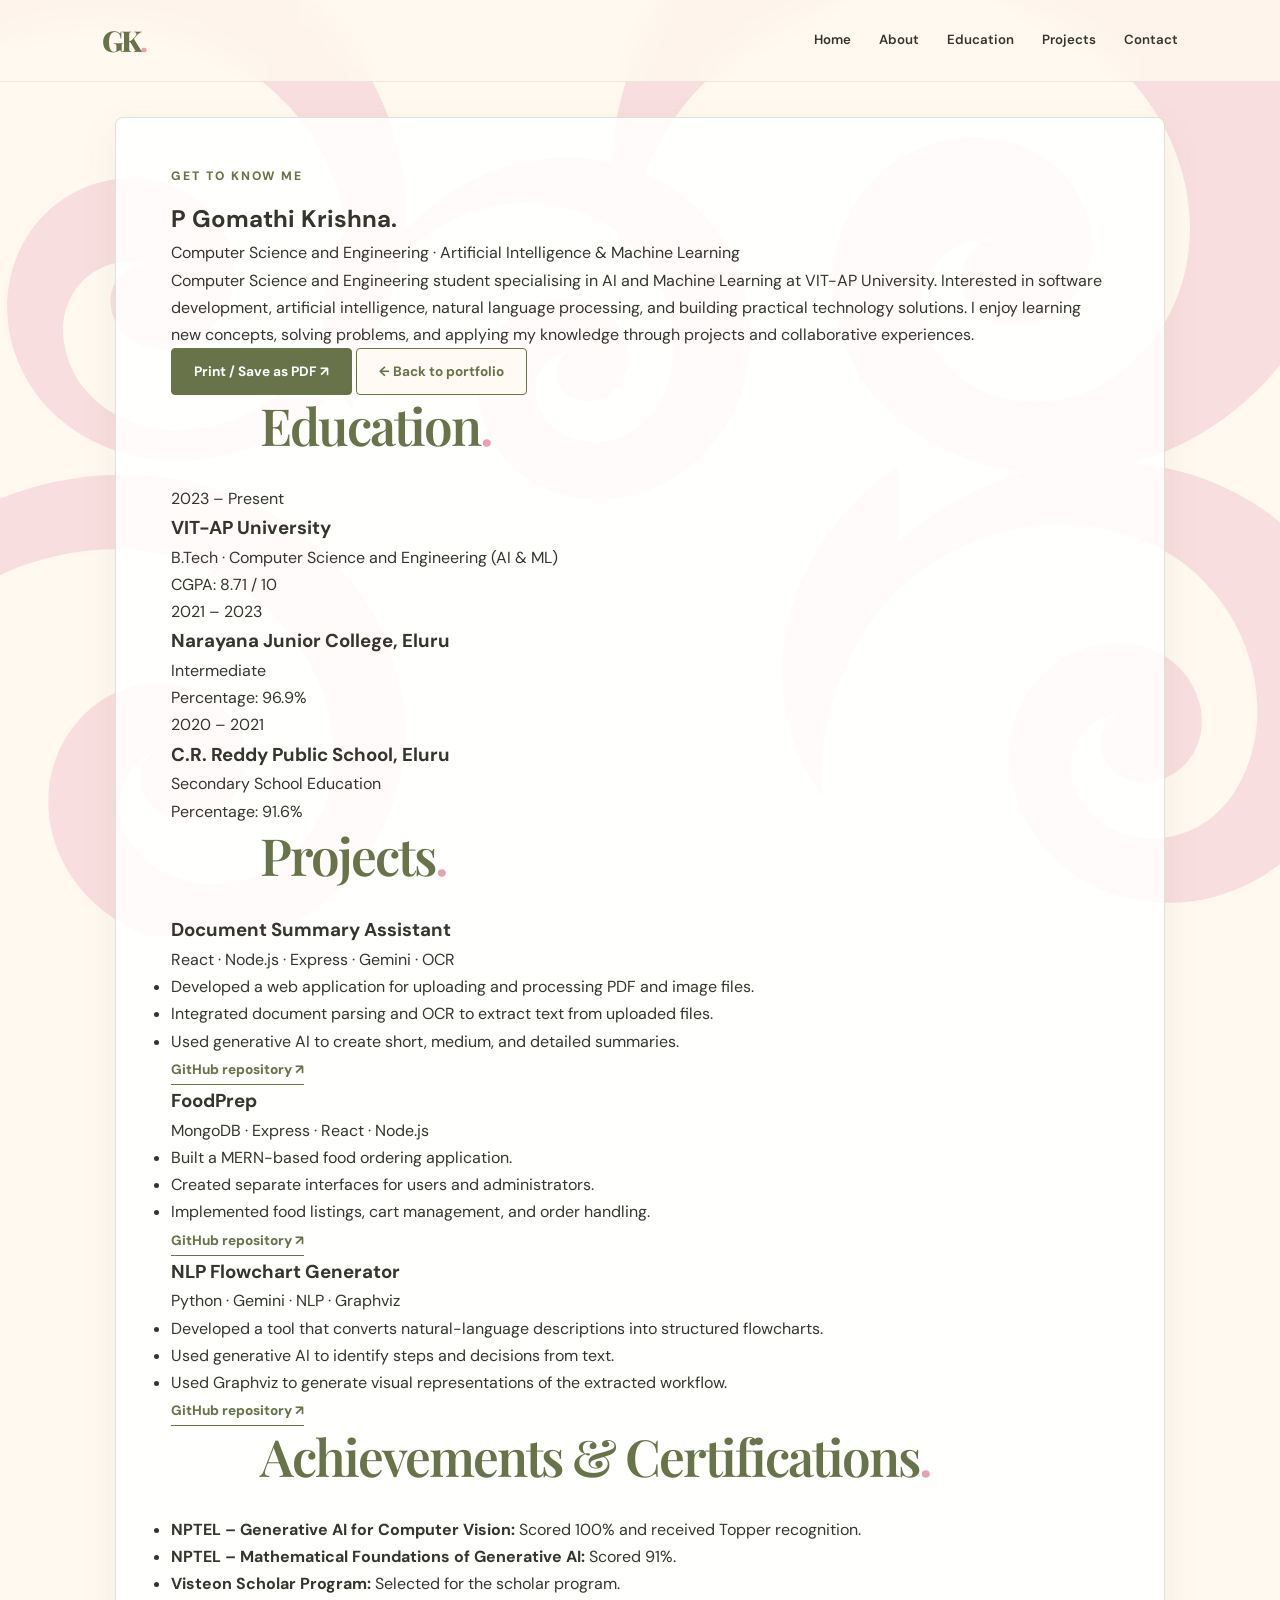
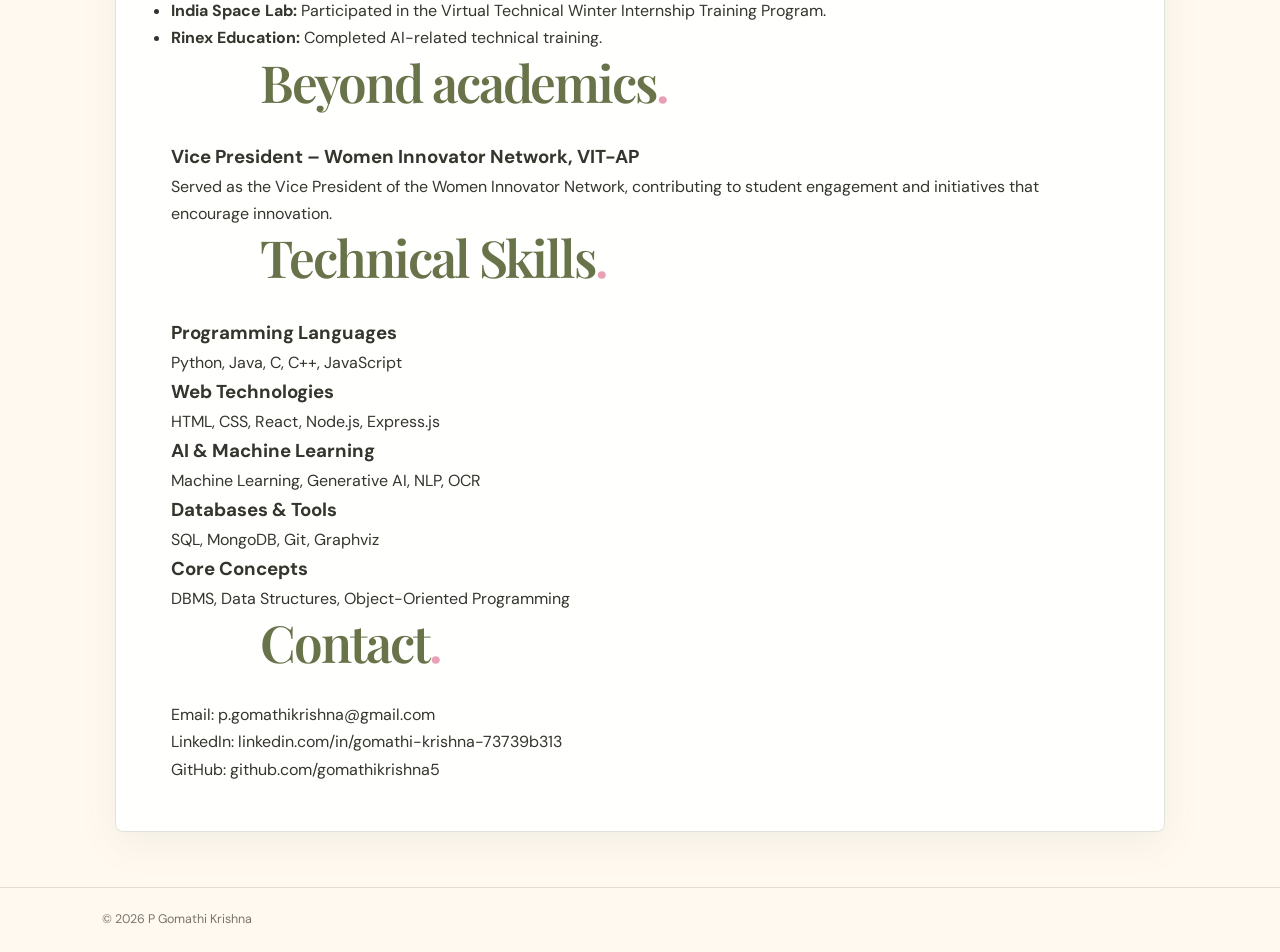
==== commit e94ed2c4: "text fix" ====
--- a/resume.html
+++ b/resume.html
@@ -88,7 +88,6 @@
     <!-- PROJECTS -->
     <section class="profile-section" id="profile-projects">
       <div class="section-heading">
-        <p class="section-kicker">WHAT I'VE BUILT</p>
         <h2>Projects<span>.</span></h2>
       </div>
 
